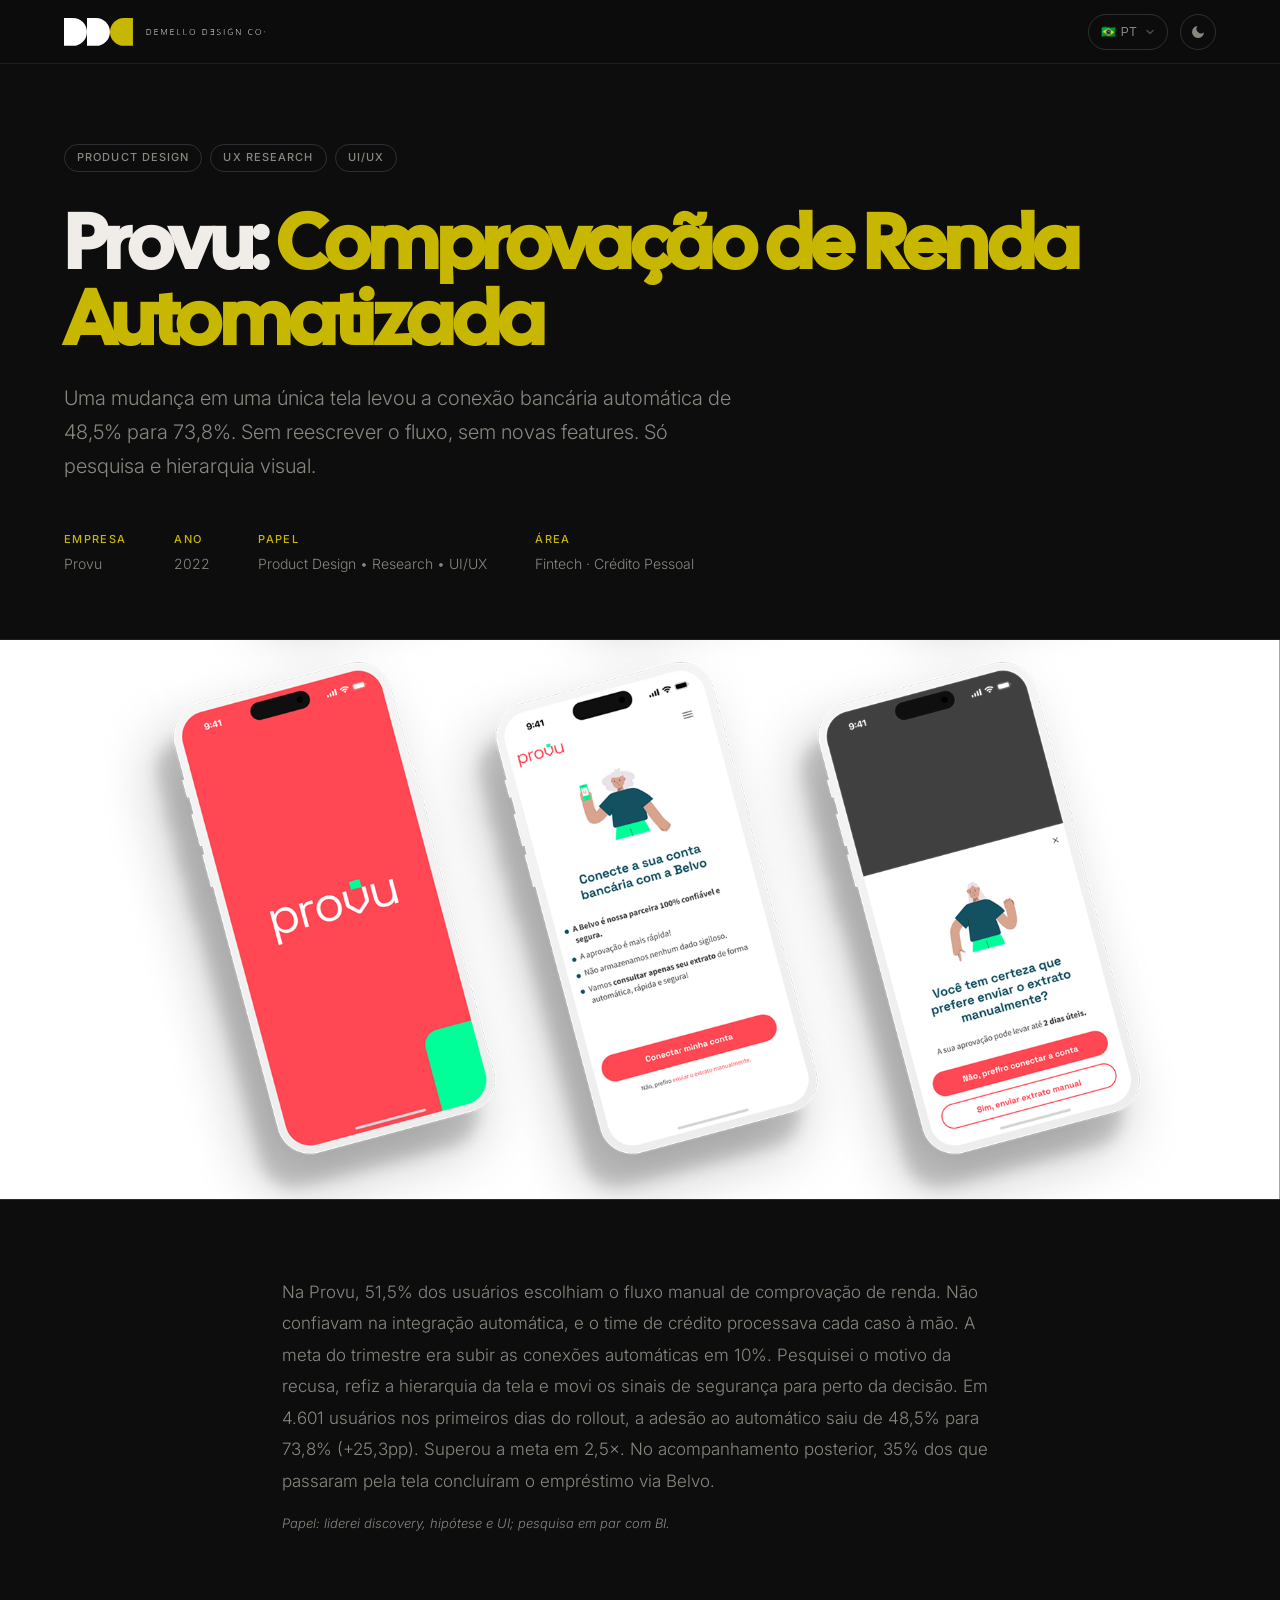
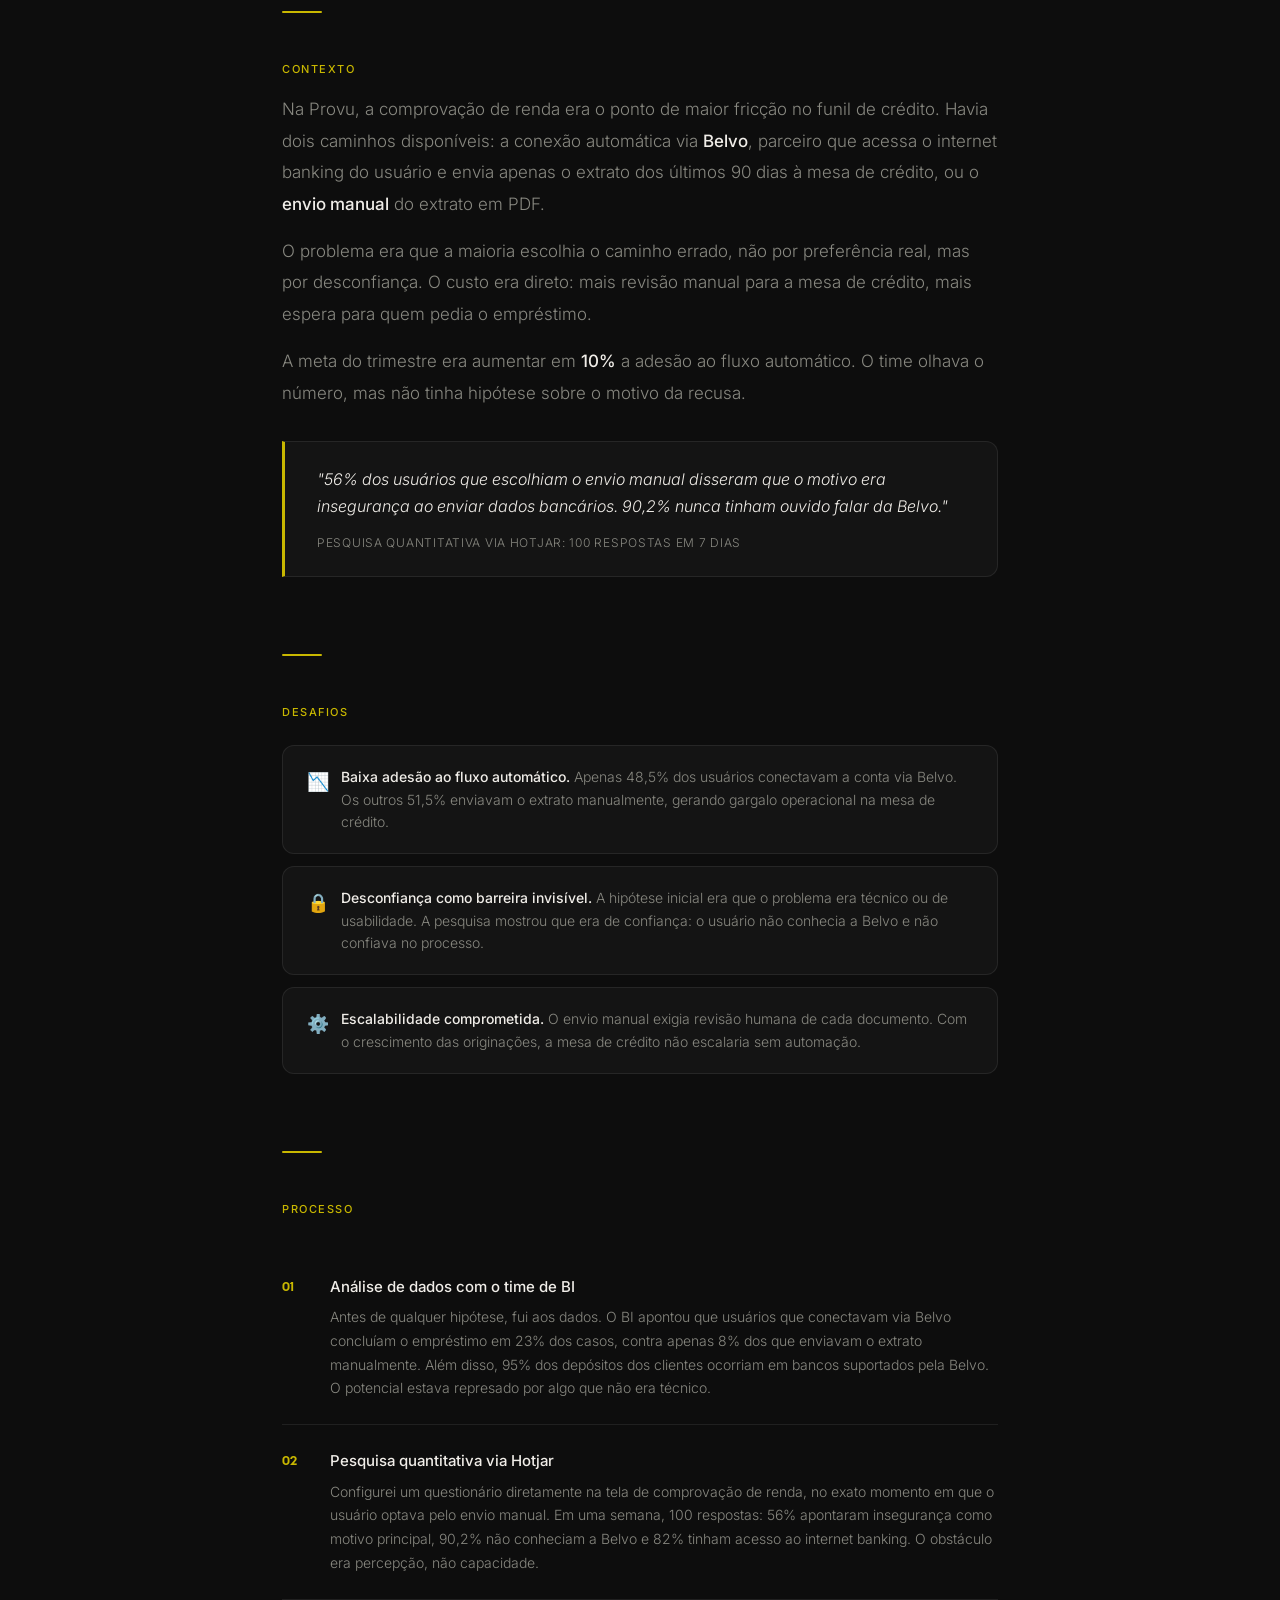
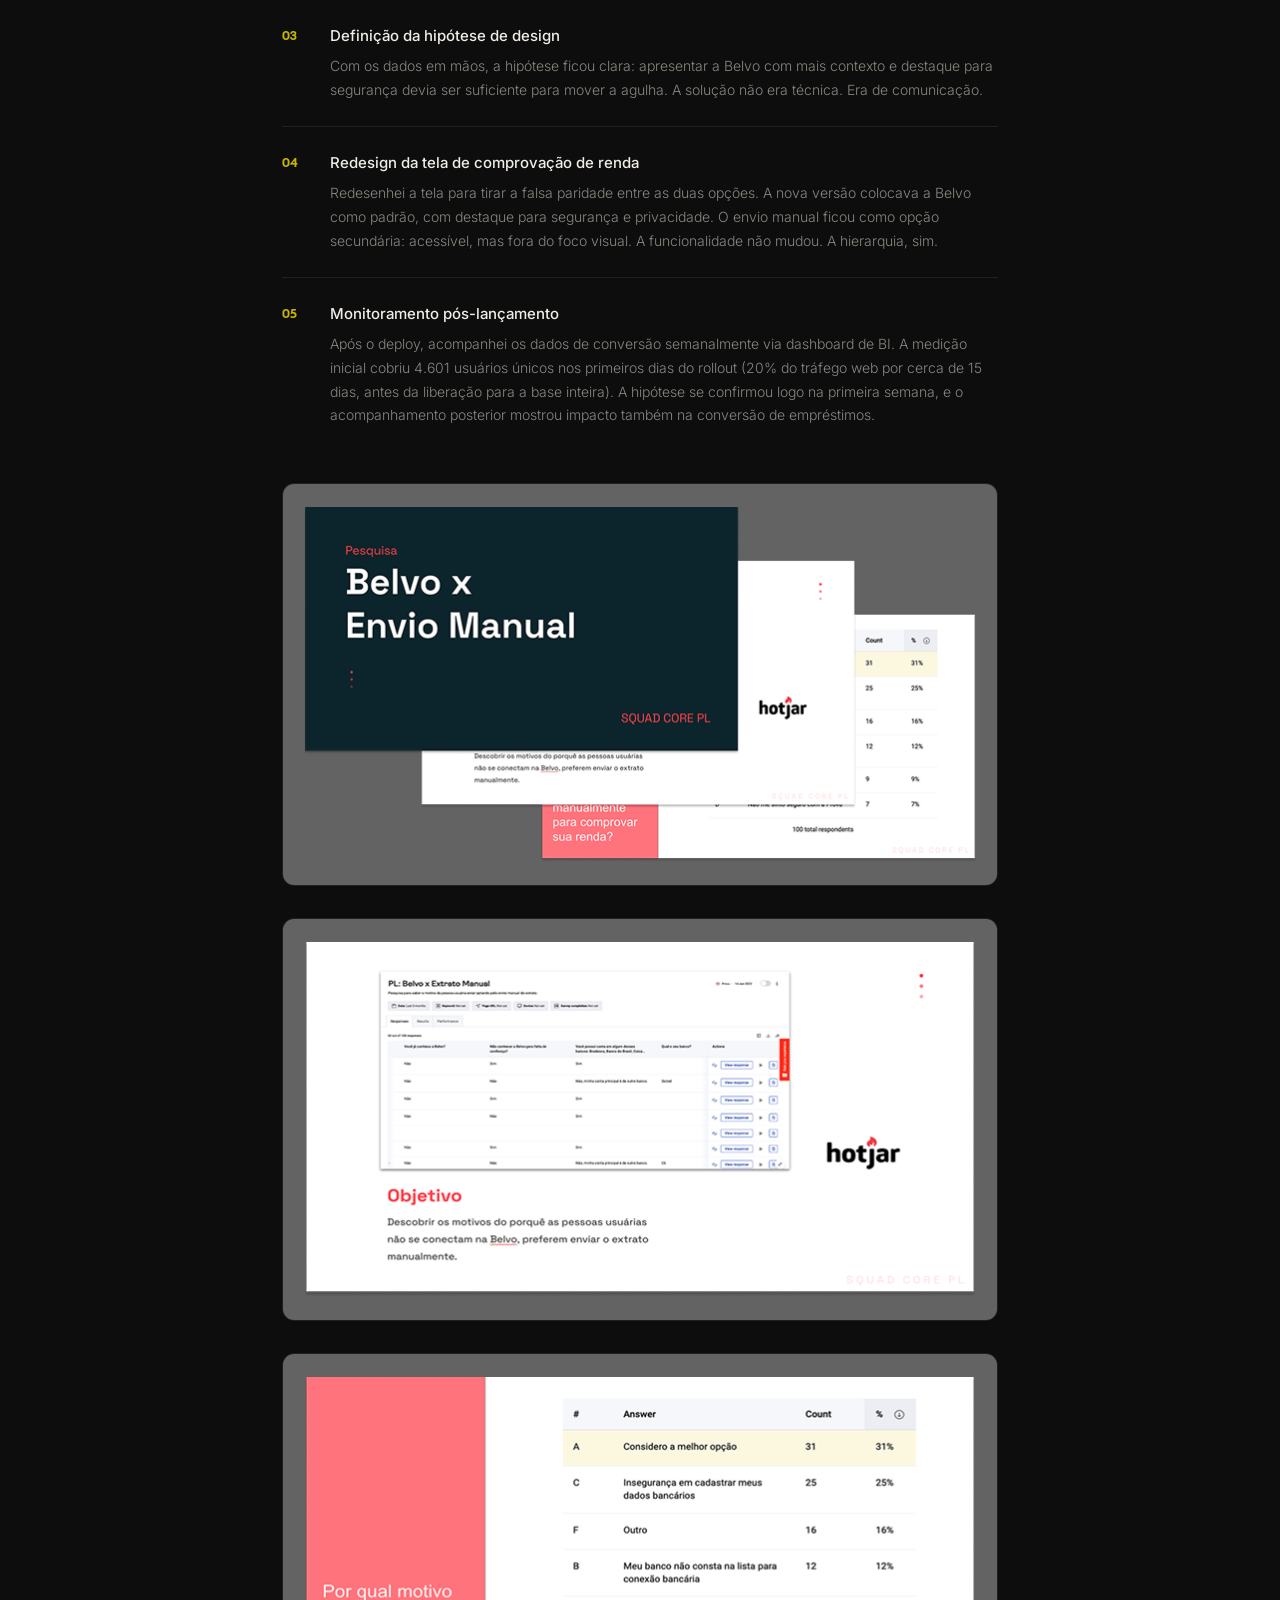
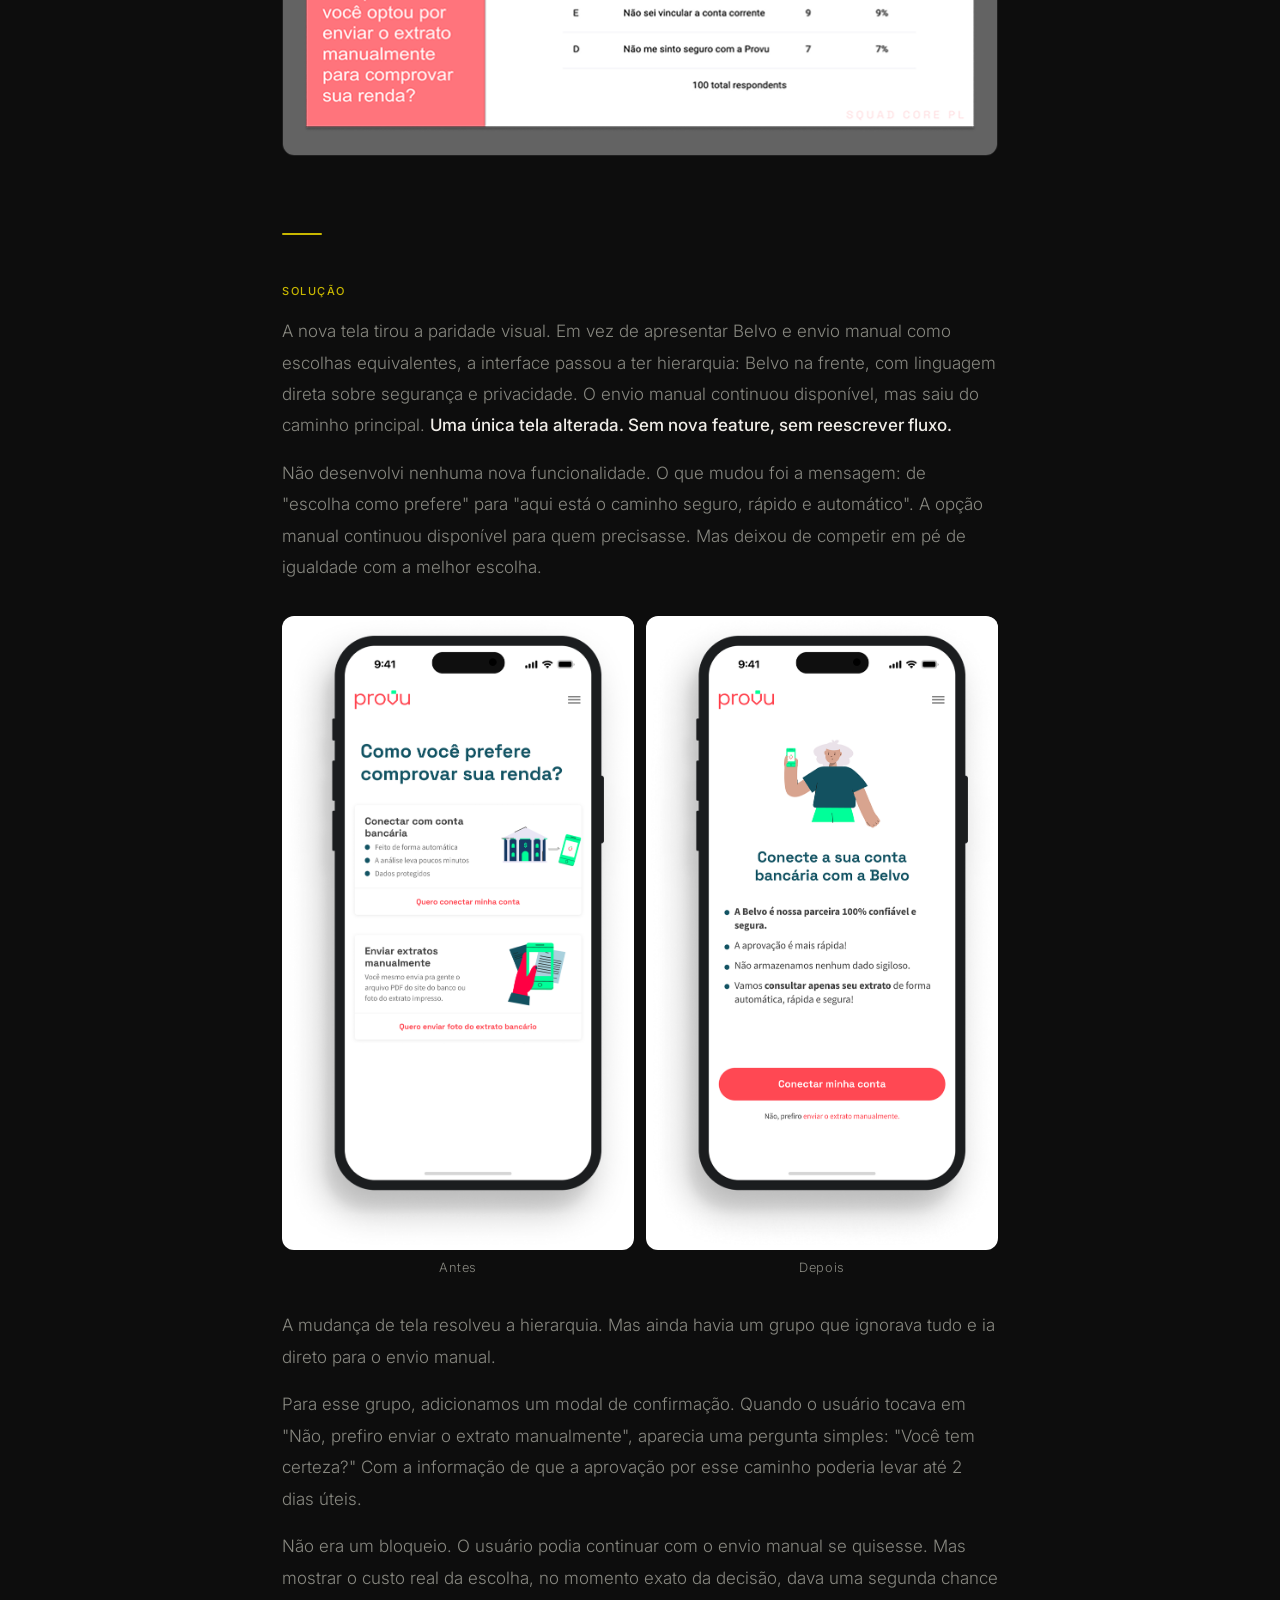
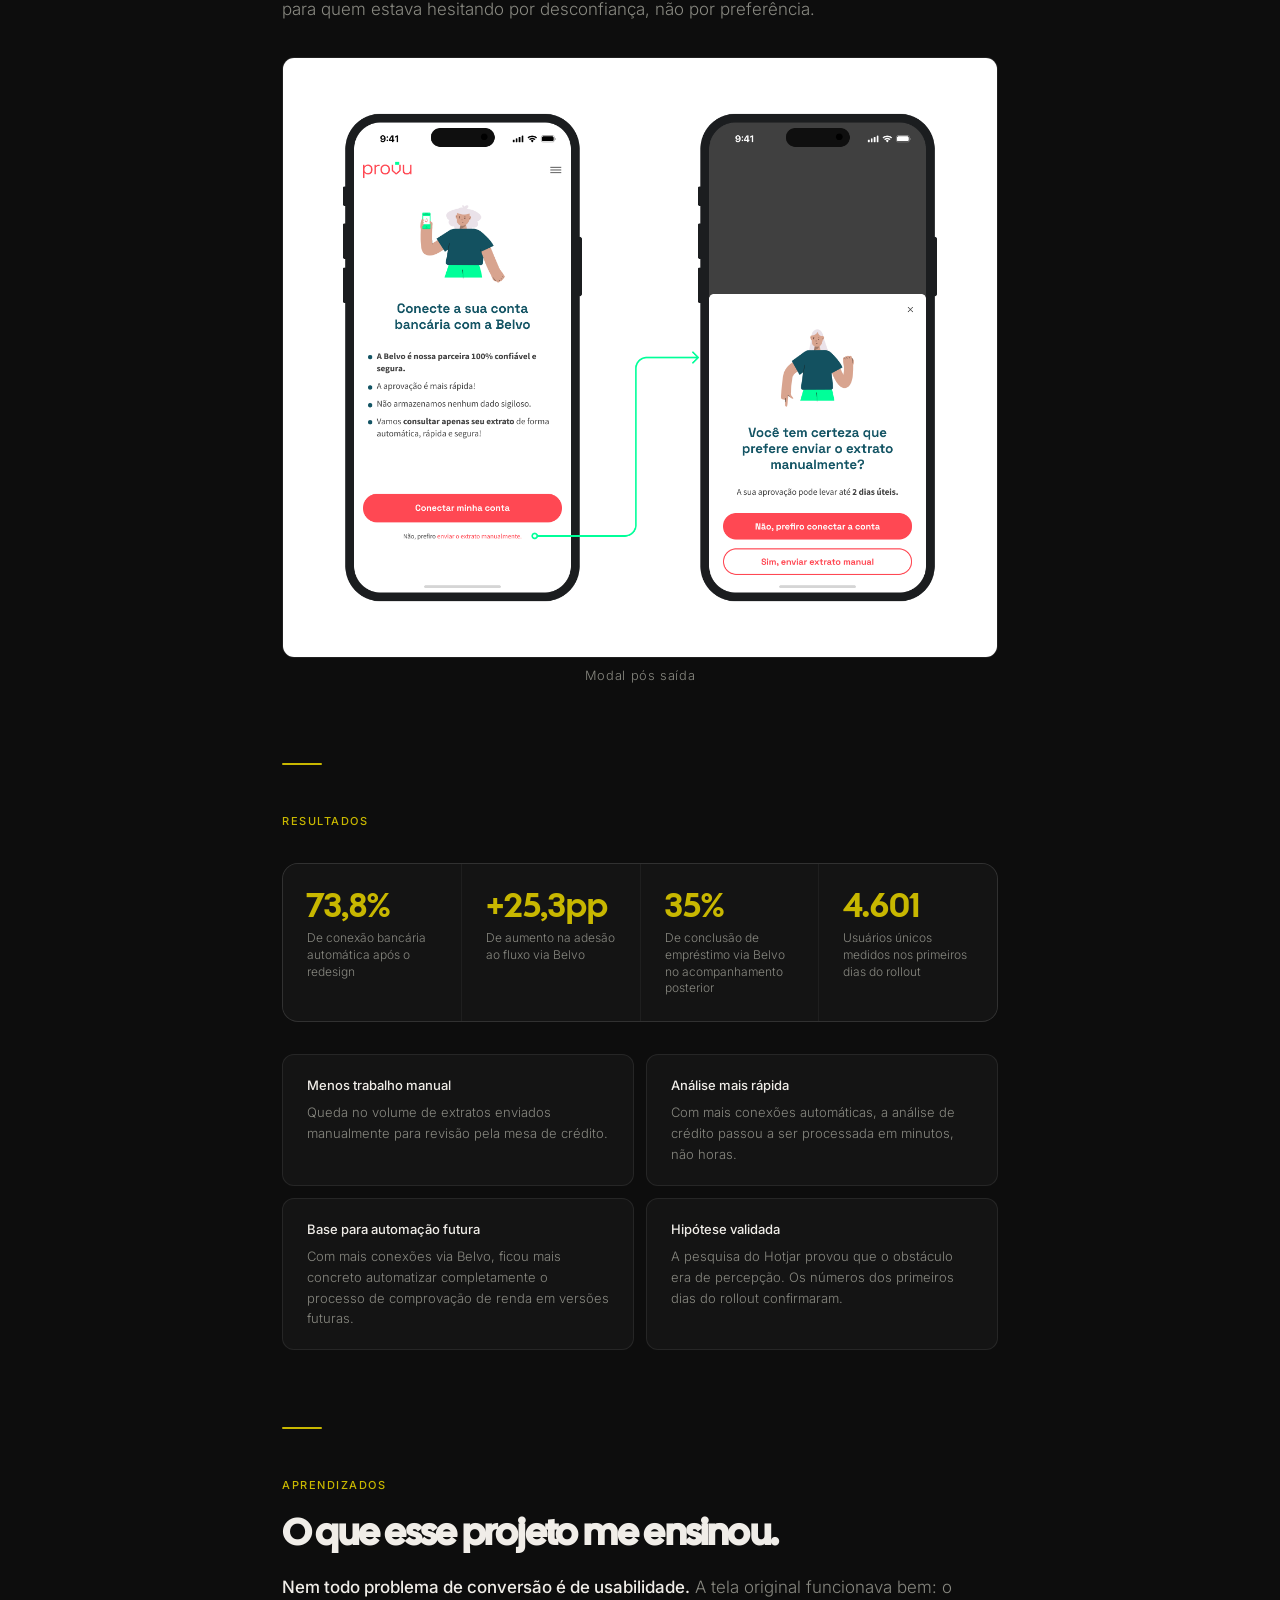
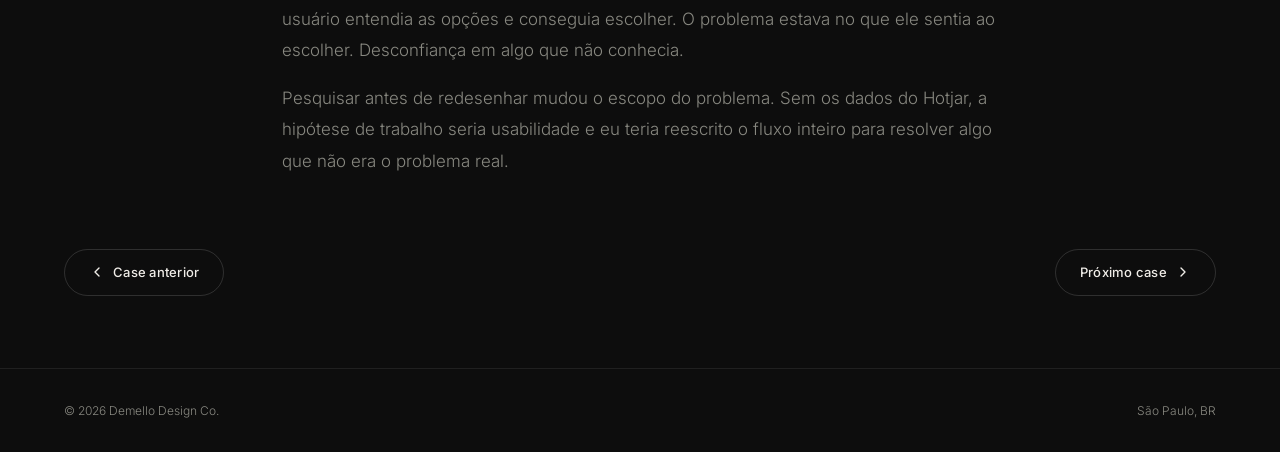
==== cases/provu-belvo.html @ 713e4016 "Code quality: fix token, dead CSS, media queries, transitions, SEO meta tags Fix undefined --text2 t" ====
<!DOCTYPE html>
<html lang="pt-BR" data-theme="dark" data-lang="pt">
<head>
  <meta charset="UTF-8">
  <meta name="viewport" content="width=device-width, initial-scale=1.0">
  <meta name="description" content="Como uma mudança em uma única tela levou a conexão automática de 48,5% para 73,8%. Case de Product Design por Júlio de Mello.">
  <meta property="og:title" content="Provu: Automated Income Verification — Demello Design Co.">
  <meta property="og:description" content="A single screen change pushed automatic bank connection from 48.5% to 73.8%. No flow rewrite, no new features.">
  <meta property="og:url" content="https://demello.art.br/cases/provu-belvo.html">
  <meta property="og:type" content="article">
  <meta property="og:image" content="https://demello.art.br/assets/img/cover-provu-belvo.png">
  <title>Provu: Comprovação de Renda Automatizada — Demello Design Co.</title>
  <link rel="icon" type="image/svg+xml" href="../assets/img/favicon-32x32.svg">
  <link rel="preconnect" href="https://fonts.googleapis.com">
  <link rel="preconnect" href="https://fonts.gstatic.com" crossorigin>
  <link href="https://fonts.googleapis.com/css2?family=Cal+Sans&family=Inter:wght@300;400;500;900&display=swap" rel="stylesheet">
  <link rel="stylesheet" href="../assets/css/base.css">
  <link rel="stylesheet" href="../assets/css/case.css">
  <style>
    /* Placeholders de imagem */
    .img-placeholder {
      width: 100%;
      display: flex;
      align-items: center;
      justify-content: center;
      background: var(--bg2);
      border: 1px dashed var(--border2);
      border-radius: 12px;
      font-size: 12px;
      font-weight: 500;
      letter-spacing: 0.1em;
      text-transform: uppercase;
      color: var(--muted);
    }
    .case-cover .img-placeholder {
      height: 100%;
      border-radius: 0;
      border: none;
      border-bottom: 1px dashed var(--border2);
    }
    .case-img .img-placeholder { aspect-ratio: 16 / 9; }

    /* Métricas — evita corte em valores longos como +25,3pp */
    .metric-value {
      font-size: clamp(22px, 3vw, 34px);
      white-space: nowrap;
    }

    /* TL;DR — frase de papel em itálico discreto */
    .tldr-role {
      display: block;
      margin-top: 1rem;
      font-size: 13px;
      font-style: italic;
      color: var(--muted);
    }

  </style>
  <!-- Google tag (gtag.js) -->
  <script async src="https://www.googletagmanager.com/gtag/js?id=G-J8T7TXVVT8"></script>
  <script>
    window.dataLayer = window.dataLayer || [];
    function gtag(){dataLayer.push(arguments);}
    gtag('js', new Date());
    gtag('config', 'G-J8T7TXVVT8');
  </script>
</head>
<body>

  <nav>
    <div class="nav-left">
      <a class="nav-logo" href="../index.html">
        <img id="nav-logo"
             src="../assets/img/ddc-horizontal-white.svg"
             alt="DeMello Design Co."
             data-logo-dark="../assets/img/ddc-horizontal-white.svg"
             data-logo-light="../assets/img/ddc-horizontal-black.svg">
      </a>
    </div>
    <div class="nav-right">
      <div class="lang-dropdown" id="langDropdownWrapper">
        <button class="nav-toggle lang-toggle" id="langToggle" aria-label="Switch language">
          <span class="lang-pt">🇧🇷 PT</span>
          <span class="lang-en">🇺🇸 EN</span>
          <svg width="10" height="10" viewBox="0 0 10 10" fill="none"><path d="M2 3.5L5 6.5L8 3.5" stroke="currentColor" stroke-width="1.5" stroke-linecap="round" stroke-linejoin="round"/></svg>
        </button>
        <div class="lang-dropdown-menu" id="langMenu">
          <button class="lang-option" data-lang="pt">🇧🇷 PT</button>
          <button class="lang-option" data-lang="en">🇺🇸 EN</button>
        </div>
      </div>
      <button class="nav-toggle theme-toggle" id="themeToggle" aria-label="Toggle theme">
        <svg class="icon-moon" viewBox="0 0 24 24" xmlns="http://www.w3.org/2000/svg"><path d="M21 12.79A9 9 0 1 1 11.21 3 7 7 0 0 0 21 12.79z"/></svg>
        <svg class="icon-sun" viewBox="0 0 24 24" xmlns="http://www.w3.org/2000/svg"><circle cx="12" cy="12" r="5"/><line x1="12" y1="1" x2="12" y2="3" stroke="currentColor" stroke-width="2" stroke-linecap="round"/><line x1="12" y1="21" x2="12" y2="23" stroke="currentColor" stroke-width="2" stroke-linecap="round"/><line x1="4.22" y1="4.22" x2="5.64" y2="5.64" stroke="currentColor" stroke-width="2" stroke-linecap="round"/><line x1="18.36" y1="18.36" x2="19.78" y2="19.78" stroke="currentColor" stroke-width="2" stroke-linecap="round"/><line x1="1" y1="12" x2="3" y2="12" stroke="currentColor" stroke-width="2" stroke-linecap="round"/><line x1="21" y1="12" x2="23" y2="12" stroke="currentColor" stroke-width="2" stroke-linecap="round"/><line x1="4.22" y1="19.78" x2="5.64" y2="18.36" stroke="currentColor" stroke-width="2" stroke-linecap="round"/><line x1="18.36" y1="5.64" x2="19.78" y2="4.22" stroke="currentColor" stroke-width="2" stroke-linecap="round"/></svg>
      </button>
    </div>
  </nav>

  <!-- HERO -->
  <header class="case-hero">
    <div class="case-tags">
      <span class="tag">Product Design</span>
      <span class="tag">UX Research</span>
      <span class="tag">UI/UX</span>
    </div>
    <h1 class="case-title">Provu: <span class="lang-pt">Comprovação de Renda Automatizada</span><span class="lang-en">Automated Income Verification</span></h1>
    <p class="case-subtitle lang-pt">Uma mudança em uma única tela levou a conexão bancária automática de 48,5% para 73,8%. Sem reescrever o fluxo, sem novas features. Só pesquisa e hierarquia visual.</p>
    <p class="case-subtitle lang-en">A single screen change pushed automatic bank connection from 48.5% to 73.8%. No flow rewrite, no new features. Just research and visual hierarchy.</p>
    <div class="case-meta">
      <div class="case-meta-item">
        <span class="case-meta-label lang-pt">Empresa</span>
        <span class="case-meta-label lang-en">Company</span>
        <span class="case-meta-value">Provu</span>
      </div>
      <div class="case-meta-item">
        <span class="case-meta-label lang-pt">Ano</span>
        <span class="case-meta-label lang-en">Year</span>
        <span class="case-meta-value">2022</span>
      </div>
      <div class="case-meta-item">
        <span class="case-meta-label lang-pt">Papel</span>
        <span class="case-meta-label lang-en">Role</span>
        <span class="case-meta-value">Product Design • Research • UI/UX</span>
      </div>
      <div class="case-meta-item">
        <span class="case-meta-label lang-pt">Área</span>
        <span class="case-meta-label lang-en">Area</span>
        <span class="case-meta-value lang-pt">Fintech · Crédito Pessoal</span>
        <span class="case-meta-value lang-en">Fintech · Personal Credit</span>
      </div>
    </div>
  </header>

  <!-- COVER -->
  <div class="case-cover">
    <img src="../assets/img/cover-provu-belvo.png" alt="Provu — Comprovação de Renda Automatizada" style="width:100%;display:block;">
  </div>

  <!-- BODY -->
  <main class="case-body">

    <!-- TL;DR -->
    <section class="section">
      <p class="section-text lang-pt">Na Provu, 51,5% dos usuários escolhiam o fluxo manual de comprovação de renda. Não confiavam na integração automática, e o time de crédito processava cada caso à mão. A meta do trimestre era subir as conexões automáticas em 10%. Pesquisei o motivo da recusa, refiz a hierarquia da tela e movi os sinais de segurança para perto da decisão. Em 4.601 usuários nos primeiros dias do rollout, a adesão ao automático saiu de 48,5% para 73,8% (+25,3pp). Superou a meta em 2,5×. No acompanhamento posterior, 35% dos que passaram pela tela concluíram o empréstimo via Belvo.</p>
      <p class="section-text lang-en">At Provu, 51.5% of users chose the manual income verification flow. They didn't trust the automatic integration, and the credit team processed each case by hand. The quarter's goal was to raise automatic connections by 10%. I researched why users declined, rebuilt the screen hierarchy, and moved trust signals closer to the decision. Across 4,601 users in the first days of the rollout, automatic adoption went from 48.5% to 73.8% (+25.3pp). That's 2.5× the target. In the follow-up, 35% of users who went through the new screen completed a loan via Belvo.</p>
      <em class="tldr-role lang-pt">Papel: liderei discovery, hipótese e UI; pesquisa em par com BI.</em>
      <em class="tldr-role lang-en">Role: I led discovery, hypothesis, and UI; research in tandem with BI.</em>
    </section>

    <div class="divider"></div>

    <!-- CONTEXTO -->
    <section class="section">
      <div class="section-label lang-pt">Contexto</div>
      <div class="section-label lang-en">Context</div>
      <p class="section-text lang-pt">Na Provu, a comprovação de renda era o ponto de maior fricção no funil de crédito. Havia dois caminhos disponíveis: a conexão automática via <strong>Belvo</strong>, parceiro que acessa o internet banking do usuário e envia apenas o extrato dos últimos 90 dias à mesa de crédito, ou o <strong>envio manual</strong> do extrato em PDF.</p>
      <p class="section-text lang-en">At Provu, income verification was the highest-friction point in the credit funnel. There were two paths available: automatic connection via <strong>Belvo</strong>, a partner that accesses the user's internet banking and sends only the last 90 days of statements to the credit team, or <strong>manual upload</strong> of a PDF statement.</p>
      <p class="section-text lang-pt">O problema era que a maioria escolhia o caminho errado, não por preferência real, mas por desconfiança. O custo era direto: mais revisão manual para a mesa de crédito, mais espera para quem pedia o empréstimo.</p>
      <p class="section-text lang-en">The problem was that most users chose the wrong path, not out of genuine preference, but out of distrust. The cost was direct: more manual review for the credit team, more waiting for people applying for the loan.</p>
      <p class="section-text lang-pt">A meta do trimestre era aumentar em <strong>10%</strong> a adesão ao fluxo automático. O time olhava o número, mas não tinha hipótese sobre o motivo da recusa.</p>
      <p class="section-text lang-en">The quarter's target was to increase automatic flow adoption by <strong>10%</strong>. The team was watching the number, but had no hypothesis about why users were declining.</p>

      <div class="highlight">
        <p class="lang-pt">"56% dos usuários que escolhiam o envio manual disseram que o motivo era insegurança ao enviar dados bancários. 90,2% nunca tinham ouvido falar da Belvo."</p>
        <p class="lang-en">"56% of users who chose manual upload said they did so because they felt unsafe sharing banking data. 90.2% had never heard of Belvo."</p>
        <cite class="lang-pt">Pesquisa quantitativa via Hotjar: 100 respostas em 7 dias</cite>
        <cite class="lang-en">Quantitative survey via Hotjar: 100 responses in 7 days</cite>
      </div>
    </section>

    <div class="divider"></div>

    <!-- DESAFIOS -->
    <section class="section">
      <div class="section-label lang-pt">Desafios</div>
      <div class="section-label lang-en">Challenges</div>
      <div class="challenges">
        <div class="challenge">
          <div class="challenge-icon">📉</div>
          <div class="challenge-text lang-pt"><strong>Baixa adesão ao fluxo automático.</strong> Apenas 48,5% dos usuários conectavam a conta via Belvo. Os outros 51,5% enviavam o extrato manualmente, gerando gargalo operacional na mesa de crédito.</div>
          <div class="challenge-text lang-en"><strong>Low adoption of the automatic flow.</strong> Only 48.5% of users connected their account via Belvo. The other 51.5% uploaded statements manually, creating an operational bottleneck in the credit team.</div>
        </div>
        <div class="challenge">
          <div class="challenge-icon">🔒</div>
          <div class="challenge-text lang-pt"><strong>Desconfiança como barreira invisível.</strong> A hipótese inicial era que o problema era técnico ou de usabilidade. A pesquisa mostrou que era de confiança: o usuário não conhecia a Belvo e não confiava no processo.</div>
          <div class="challenge-text lang-en"><strong>Distrust as an invisible barrier.</strong> The initial hypothesis was that the problem was technical or related to usability. Research showed it was about trust: users didn't know Belvo and didn't trust the process.</div>
        </div>
        <div class="challenge">
          <div class="challenge-icon">⚙️</div>
          <div class="challenge-text lang-pt"><strong>Escalabilidade comprometida.</strong> O envio manual exigia revisão humana de cada documento. Com o crescimento das originações, a mesa de crédito não escalaria sem automação.</div>
          <div class="challenge-text lang-en"><strong>Compromised scalability.</strong> Manual uploads required human review of every document. As loan originations grew, the credit team couldn't scale without automation.</div>
        </div>
      </div>
    </section>

    <div class="divider"></div>

    <!-- PROCESSO -->
    <section class="section">
      <div class="section-label lang-pt">Processo</div>
      <div class="section-label lang-en">Process</div>

      <div class="process">
        <div class="process-step">
          <div class="process-number">01</div>
          <div class="process-content">
            <div class="process-step-title lang-pt">Análise de dados com o time de BI</div>
            <div class="process-step-title lang-en">Data analysis with the BI team</div>
            <div class="process-step-text lang-pt">Antes de qualquer hipótese, fui aos dados. O BI apontou que usuários que conectavam via Belvo concluíam o empréstimo em 23% dos casos, contra apenas 8% dos que enviavam o extrato manualmente. Além disso, 95% dos depósitos dos clientes ocorriam em bancos suportados pela Belvo. O potencial estava represado por algo que não era técnico.</div>
            <div class="process-step-text lang-en">Before forming any hypothesis, I went to the data. BI showed that users who connected via Belvo completed the loan in 23% of cases, versus just 8% of those who uploaded manually. Additionally, 95% of customer deposits came from banks supported by Belvo. The potential was being held back by something that wasn't technical.</div>
          </div>
        </div>
        <div class="process-step">
          <div class="process-number">02</div>
          <div class="process-content">
            <div class="process-step-title lang-pt">Pesquisa quantitativa via Hotjar</div>
            <div class="process-step-title lang-en">Quantitative research via Hotjar</div>
            <div class="process-step-text lang-pt">Configurei um questionário diretamente na tela de comprovação de renda, no exato momento em que o usuário optava pelo envio manual. Em uma semana, 100 respostas: 56% apontaram insegurança como motivo principal, 90,2% não conheciam a Belvo e 82% tinham acesso ao internet banking. O obstáculo era percepção, não capacidade.</div>
            <div class="process-step-text lang-en">I set up a survey directly on the income verification screen, at the exact moment users opted for manual upload. In one week: 100 responses. 56% cited distrust as the main reason, 90.2% didn't know Belvo, and 82% had access to internet banking. The obstacle was perception, not capability.</div>
          </div>
        </div>
        <div class="process-step">
          <div class="process-number">03</div>
          <div class="process-content">
            <div class="process-step-title lang-pt">Definição da hipótese de design</div>
            <div class="process-step-title lang-en">Defining the design hypothesis</div>
            <div class="process-step-text lang-pt">Com os dados em mãos, a hipótese ficou clara: apresentar a Belvo com mais contexto e destaque para segurança devia ser suficiente para mover a agulha. A solução não era técnica. Era de comunicação.</div>
            <div class="process-step-text lang-en">With the data in hand, the hypothesis became clear: presenting Belvo with more context and a stronger emphasis on security should be enough to move the needle. The solution wasn't technical. It was about communication.</div>
          </div>
        </div>
        <div class="process-step">
          <div class="process-number">04</div>
          <div class="process-content">
            <div class="process-step-title lang-pt">Redesign da tela de comprovação de renda</div>
            <div class="process-step-title lang-en">Redesigning the income verification screen</div>
            <div class="process-step-text lang-pt">Redesenhei a tela para tirar a falsa paridade entre as duas opções. A nova versão colocava a Belvo como padrão, com destaque para segurança e privacidade. O envio manual ficou como opção secundária: acessível, mas fora do foco visual. A funcionalidade não mudou. A hierarquia, sim.</div>
            <div class="process-step-text lang-en">I redesigned the screen to break the false parity between the two options. The new version placed Belvo as the default, with emphasis on security and privacy. Manual upload was moved to a secondary position, accessible but out of the visual focus. The functionality didn't change. The hierarchy did.</div>
          </div>
        </div>
        <div class="process-step">
          <div class="process-number">05</div>
          <div class="process-content">
            <div class="process-step-title lang-pt">Monitoramento pós-lançamento</div>
            <div class="process-step-title lang-en">Post-launch monitoring</div>
            <div class="process-step-text lang-pt">Após o deploy, acompanhei os dados de conversão semanalmente via dashboard de BI. A medição inicial cobriu 4.601 usuários únicos nos primeiros dias do rollout (20% do tráfego web por cerca de 15 dias, antes da liberação para a base inteira). A hipótese se confirmou logo na primeira semana, e o acompanhamento posterior mostrou impacto também na conversão de empréstimos.</div>
            <div class="process-step-text lang-en">After the deploy, I tracked conversion data weekly via the BI dashboard. The initial measurement covered 4,601 unique users in the first days of the rollout (20% of web traffic for about 15 days, before the full release). The hypothesis was confirmed in the first week, and follow-up tracking showed impact on loan conversion as well.</div>
          </div>
        </div>
      </div>

      <div class="case-img">
        <img src="../assets/img/case01-provu-belvo.png" alt="" style="width:100%;display:block;">
      </div>

      <div class="case-img">
        <img src="../assets/img/case02-provu-belvo.png" alt="" style="width:100%;display:block;">
      </div>

      <div class="case-img">
        <img src="../assets/img/case03-provu-belvo.png" alt="" style="width:100%;display:block;">
      </div>
    </section>

    <div class="divider"></div>

    <!-- SOLUÇÃO -->
    <section class="section">
      <div class="section-label lang-pt">Solução</div>
      <div class="section-label lang-en">Solution</div>
      <p class="section-text lang-pt">A nova tela tirou a paridade visual. Em vez de apresentar Belvo e envio manual como escolhas equivalentes, a interface passou a ter hierarquia: Belvo na frente, com linguagem direta sobre segurança e privacidade. O envio manual continuou disponível, mas saiu do caminho principal. <strong>Uma única tela alterada. Sem nova feature, sem reescrever fluxo.</strong></p>
      <p class="section-text lang-en">The new screen eliminated visual parity. Instead of presenting Belvo and manual upload as equivalent choices, the interface now had hierarchy: Belvo first, with direct language about security and privacy. Manual upload remained available, but was removed from the main path. <strong>A single screen changed. No new feature, no flow rewrite.</strong></p>
      <p class="section-text lang-pt">Não desenvolvi nenhuma nova funcionalidade. O que mudou foi a mensagem: de "escolha como prefere" para "aqui está o caminho seguro, rápido e automático". A opção manual continuou disponível para quem precisasse. Mas deixou de competir em pé de igualdade com a melhor escolha.</p>
      <p class="section-text lang-en">I didn't build any new functionality. What changed was the message: from "choose how you prefer" to "here is the safe, fast, and automatic path". The manual option remained available for anyone who needed it, but it stopped competing on equal footing with the better choice.</p>

      <div class="case-img-grid cols-2">
        <div class="grid-col">
          <div class="grid-img-wrap">
            <img src="../assets/img/antes-provu-belvo.png" alt="Antes">
          </div>
          <p class="grid-label lang-pt">Antes</p>
          <p class="grid-label lang-en">Before</p>
        </div>
        <div class="grid-col">
          <div class="grid-img-wrap">
            <img src="../assets/img/depois-provu-belvo.png" alt="Depois">
          </div>
          <p class="grid-label lang-pt">Depois</p>
          <p class="grid-label lang-en">After</p>
        </div>
      </div>

      <p class="section-text lang-pt">A mudança de tela resolveu a hierarquia. Mas ainda havia um grupo que ignorava tudo e ia direto para o envio manual.</p>
      <p class="section-text lang-en">The screen change fixed the hierarchy. But there was still a group that ignored everything and went straight to manual upload.</p>
      <p class="section-text lang-pt">Para esse grupo, adicionamos um modal de confirmação. Quando o usuário tocava em "Não, prefiro enviar o extrato manualmente", aparecia uma pergunta simples: "Você tem certeza?" Com a informação de que a aprovação por esse caminho poderia levar até 2 dias úteis.</p>
      <p class="section-text lang-en">For that group, we added a confirmation modal. When users tapped "No, I'd rather upload my statement manually", a simple question appeared: "Are you sure?", with the note that approval via that path could take up to 2 business days.</p>
      <p class="section-text lang-pt">Não era um bloqueio. O usuário podia continuar com o envio manual se quisesse. Mas mostrar o custo real da escolha, no momento exato da decisão, dava uma segunda chance para quem estava hesitando por desconfiança, não por preferência.</p>
      <p class="section-text lang-en">It wasn't a blocker. Users could still proceed with manual upload if they wanted. But showing the real cost of that choice, at the exact moment of decision, gave a second chance to anyone who was hesitating out of distrust, not genuine preference.</p>

      <div class="case-img">
        <img src="../assets/img/modal-provu-belvo.png" alt="Modal pós saída" style="width:100%;display:block;">
        <p class="grid-label lang-pt">Modal pós saída</p>
        <p class="grid-label lang-en">Exit confirmation modal</p>
      </div>
    </section>

    <div class="divider"></div>

    <!-- RESULTADOS -->
    <section class="section">
      <div class="section-label lang-pt">Resultados</div>
      <div class="section-label lang-en">Results</div>

      <div class="metrics">
        <div class="metric">
          <div class="metric-value">73,8%</div>
          <div class="metric-label lang-pt">De conexão bancária automática após o redesign</div>
          <div class="metric-label lang-en">Automatic bank connection after the redesign</div>
        </div>
        <div class="metric">
          <div class="metric-value">+25,3pp</div>
          <div class="metric-label lang-pt">De aumento na adesão ao fluxo via Belvo</div>
          <div class="metric-label lang-en">Increase in Belvo flow adoption</div>
        </div>
        <div class="metric">
          <div class="metric-value">35%</div>
          <div class="metric-label lang-pt">De conclusão de empréstimo via Belvo no acompanhamento posterior</div>
          <div class="metric-label lang-en">Loan completion via Belvo in the follow-up period</div>
        </div>
        <div class="metric">
          <div class="metric-value">4.601</div>
          <div class="metric-label lang-pt">Usuários únicos medidos nos primeiros dias do rollout</div>
          <div class="metric-label lang-en">Unique users measured in the first days of the rollout</div>
        </div>
      </div>

      <div class="outcomes">
        <div class="outcome">
          <div class="outcome-title lang-pt">Menos trabalho manual</div>
          <div class="outcome-title lang-en">Less manual work</div>
          <div class="outcome-text lang-pt">Queda no volume de extratos enviados manualmente para revisão pela mesa de crédito.</div>
          <div class="outcome-text lang-en">Drop in the volume of manually uploaded statements sent for review by the credit team.</div>
        </div>
        <div class="outcome">
          <div class="outcome-title lang-pt">Análise mais rápida</div>
          <div class="outcome-title lang-en">Faster analysis</div>
          <div class="outcome-text lang-pt">Com mais conexões automáticas, a análise de crédito passou a ser processada em minutos, não horas.</div>
          <div class="outcome-text lang-en">With more automatic connections, credit analysis started being processed in minutes, not hours.</div>
        </div>
        <div class="outcome">
          <div class="outcome-title lang-pt">Base para automação futura</div>
          <div class="outcome-title lang-en">Foundation for future automation</div>
          <div class="outcome-text lang-pt">Com mais conexões via Belvo, ficou mais concreto automatizar completamente o processo de comprovação de renda em versões futuras.</div>
          <div class="outcome-text lang-en">With more Belvo connections, fully automating the income verification process in future versions became a more concrete possibility.</div>
        </div>
        <div class="outcome">
          <div class="outcome-title lang-pt">Hipótese validada</div>
          <div class="outcome-title lang-en">Validated hypothesis</div>
          <div class="outcome-text lang-pt">A pesquisa do Hotjar provou que o obstáculo era de percepção. Os números dos primeiros dias do rollout confirmaram.</div>
          <div class="outcome-text lang-en">The Hotjar survey proved the obstacle was perceptual. The numbers from the first days of the rollout confirmed it.</div>
        </div>
      </div>
    </section>

    <div class="divider"></div>

    <!-- APRENDIZADOS -->
    <section class="section">
      <div class="section-label lang-pt">Aprendizados</div>
      <div class="section-label lang-en">Learnings</div>
      <h2 class="section-title lang-pt">O que esse projeto me ensinou.</h2>
      <h2 class="section-title lang-en">What this project taught me.</h2>
      <p class="section-text lang-pt"><strong>Nem todo problema de conversão é de usabilidade.</strong> A tela original funcionava bem: o usuário entendia as opções e conseguia escolher. O problema estava no que ele sentia ao escolher. Desconfiança em algo que não conhecia.</p>
      <p class="section-text lang-en"><strong>Not every conversion problem is a usability problem.</strong> The original screen worked fine: users understood the options and could choose. The problem was what they felt while choosing. Distrust toward something they didn't know.</p>
      <p class="section-text lang-pt">Pesquisar antes de redesenhar mudou o escopo do problema. Sem os dados do Hotjar, a hipótese de trabalho seria usabilidade e eu teria reescrito o fluxo inteiro para resolver algo que não era o problema real.</p>
      <p class="section-text lang-en">Researching before redesigning changed the scope of the problem. Without the Hotjar data, the working hypothesis would have been usability, and I would have rewritten the entire flow to solve something that wasn't the real problem.</p>
    </section>

  </main>

  <div class="case-nav">
    <a class="btn btn-ghost" href="./supernova.html">
      <svg viewBox="0 0 24 24"><polyline points="15 18 9 12 15 6"/></svg>
      <span class="lang-pt">Case anterior</span><span class="lang-en">Previous case</span>
    </a>
    <a class="btn btn-ghost" href="./supernova.html">
      <span class="lang-pt">Próximo case</span><span class="lang-en">Next case</span>
      <svg viewBox="0 0 24 24"><polyline points="9 18 15 12 9 6"/></svg>
    </a>
  </div>

  <footer>
    <p>&copy; <span id="footer-year"></span> Demello Design Co.</p>
    <p>São Paulo, BR</p>
  </footer>

  <!-- ─── Lightbox ────────────────────────────────────────── -->
  <div class="lightbox" id="lightbox" role="dialog" aria-modal="true" aria-label="Preview de imagem">
    <button class="lightbox-close" id="lightboxClose" aria-label="Fechar preview">&#x2715;</button>
    <div class="lightbox-content">
      <img class="lightbox-img" id="lightboxImg" src="" alt="">
    </div>
  </div>

  <!-- ─── Scripts ─────────────────────────────────────────── -->
  <script src="../assets/js/ui.js"></script>
  <script>
    var fy = document.getElementById('footer-year');
    if (fy) fy.textContent = new Date().getFullYear();
  </script>

</body>
</html>
---- assets/css/base.css ----
/* ─── 1. RESET & BOX-SIZING ─────────────────────────────────
   Remove margens e paddings padrão do browser.
   Define box-sizing: border-box globalmente para que padding
   e bordas sejam incluídos na largura/altura dos elementos.
─────────────────────────────────────────────────────────── */
*, *::before, *::after {
  box-sizing: border-box;
  margin: 0;
  padding: 0;
}

/* ─── 2. VARIÁVEIS DE TEMA ───────────────────────────────────
   Tokens de design (cores, bordas, fundos) separados por tema.
   O tema escuro é o padrão (aplicado via :root e [data-theme="dark"]).
   O tema claro é ativado adicionando data-theme="light" no <html>.
   Para alterar uma cor, edite os dois blocos abaixo.
─────────────────────────────────────────────────────────── */
:root,
[data-theme="dark"] {
  --bg:  #0D0D0D;
  --bg2: #141414;
  --bg3: #1A1A1A;
  --border:  rgba(255, 255, 255, 0.08);
  --border2: rgba(255, 255, 255, 0.14);
  --text:   #F0EDE8;
  --muted:  #888880;
  --accent: #C8B700;
  --nav-bg: rgba(13, 13, 13, 0.88);
  --btn-ghost-hover-bg:     rgba(255, 255, 255, 0.04);
  --btn-ghost-hover-border: rgba(255, 255, 255, 0.35);
  --contact-hover:        rgba(255, 255, 255, 0.05);
  --contact-hover-border: rgba(255, 255, 255, 0.30);
  --about-body-color: #999;
}

[data-theme="light"] {
  --bg:  #F5F3EE;
  --bg2: #EDEAE3;
  --bg3: #E4E1DA;
  --border:  rgba(0, 0, 0, 0.08);
  --border2: rgba(0, 0, 0, 0.14);
  --text:   #111110;
  --muted:  #6B6B65;
  --accent: #C8B700;
  --nav-bg: rgba(245, 243, 238, 0.88);
  --btn-ghost-hover-bg:     rgba(0, 0, 0, 0.04);
  --btn-ghost-hover-border: rgba(0, 0, 0, 0.30);
  --contact-hover:        rgba(0, 0, 0, 0.04);
  --contact-hover-border: rgba(0, 0, 0, 0.25);
  --about-body-color: #555550;
}

/* ─── 3. TIPOGRAFIA & BODY ───────────────────────────────────
   Fonte principal: Inter (carregada via Google Fonts).
   Scroll suave com offset para compensar a nav fixa (64px).
   Transição no background e na cor ao trocar de tema.
─────────────────────────────────────────────────────────── */
html {
  scroll-behavior: smooth;
  scroll-padding-top: 64px;
}

body {
  background: var(--bg);
  color: var(--text);
  font-family: 'Inter', sans-serif;
  font-weight: 300;
  line-height: 1.6;
  min-height: 100vh;
  transition: background 0.3s, color 0.3s;
}

/* ─── 4. NAVEGAÇÃO ───────────────────────────────────────────
   Barra fixa no topo com efeito de desfoque (backdrop-filter).
   Contém logo, seletor de idioma (PT/EN) e botão de tema.
   Altura fixa de 64px — usada como referência no padding-top
   das seções que ficam abaixo da nav.
─────────────────────────────────────────────────────────── */
nav {
  position: fixed;
  top: 0; left: 0; right: 0;
  z-index: 100;
  display: flex;
  align-items: center;
  justify-content: space-between;
  padding: 0 clamp(1.5rem, 5vw, 4rem);
  height: 64px;
  background: var(--nav-bg);
  backdrop-filter: blur(12px);
  border-bottom: 1px solid var(--border);
  transition: background 0.3s, border-color 0.3s;
}

.nav-left  { display: flex; align-items: center; gap: 1.5rem; }
.nav-right { display: flex; align-items: center; gap: 0.75rem; }

.nav-logo     { display: flex; align-items: center; text-decoration: none; }
.nav-logo img { height: 28px; width: auto; display: block; }

/* Estilo base compartilhado pelos botões de toggle (tema e idioma) */
.nav-toggle {
  display: flex;
  align-items: center;
  justify-content: center;
  height: 36px;
  border-radius: 100px;
  border: 1px solid var(--border2);
  background: transparent;
  cursor: pointer;
  color: var(--muted);
  transition: all 0.2s;
  flex-shrink: 0;
}
.nav-toggle:hover {
  border-color: var(--text);
  color: var(--text);
  background: var(--bg2);
}

/* Botão de tema — tamanho fixo quadrado para acomodar o ícone */
.theme-toggle     { width: 36px; }
.theme-toggle svg { width: 16px; height: 16px; fill: currentColor; }

/* Alterna entre ícone de sol (tema claro) e lua (tema escuro) */
.icon-sun  { display: none; }
.icon-moon { display: block; }
[data-theme="light"] .icon-sun  { display: block; }
[data-theme="light"] .icon-moon { display: none; }

/* Botão de idioma — tem padding lateral por ser textual (PT / EN) */
.lang-toggle {
  padding: 0 12px;
  font-size: 12px;
  font-weight: 500;
  letter-spacing: 0.04em;
  gap: 6px;
}
.lang-toggle svg:last-child {
  margin-left: 2px;
  opacity: 0.5;
}

/* Dropdown de idioma — aparece abaixo do botão .lang-toggle */
.lang-dropdown      { position: relative; }
.lang-dropdown-menu {
  display: none;
  position: absolute;
  top: calc(100% + 6px);
  right: 0;
  background: var(--bg2);
  border: 1px solid var(--border2);
  border-radius: 10px;
  overflow: hidden;
  min-width: 100%;
  z-index: 200;
}
.lang-dropdown-menu.open { display: block; }

.lang-option {
  display: flex;
  align-items: center;
  width: 100%;
  padding: 8px 14px;
  font-size: 12px;
  font-weight: 500;
  letter-spacing: 0.04em;
  cursor: pointer;
  background: transparent;
  border: none;
  color: var(--text);
  white-space: nowrap;
}
.lang-option:hover { background: var(--bg3); }

/* ─── 5. BOTÕES COMPARTILHADOS ───────────────────────────────
   .btn define o estilo base comum a todas as variantes.
   .btn-ghost é a variante com contorno (usada em ambas as páginas).
   .btn-primary (variante preenchida) está em index.css.
─────────────────────────────────────────────────────────── */
.btn {
  display: inline-flex;
  align-items: center;
  gap: 8px;
  padding: 12px 24px;
  border-radius: 100px;
  font-size: 13px;
  font-weight: 500;
  letter-spacing: 0.02em;
  text-decoration: none;
  transition: background 0.2s, border-color 0.2s, color 0.2s;
  cursor: pointer;
}

.btn-ghost {
  background: transparent;
  color: var(--text);
  border: 1px solid var(--border2);
}
.btn-ghost:hover {
  border-color: var(--btn-ghost-hover-border);
  background: var(--btn-ghost-hover-bg);
}

/* ─── 6. RODAPÉ ──────────────────────────────────────────────
   Linha divisória com copyright e localização lado a lado.
─────────────────────────────────────────────────────────── */
footer {
  padding: 2rem clamp(1.5rem, 5vw, 4rem);
  border-top: 1px solid var(--border);
  display: flex;
  align-items: center;
  justify-content: space-between;
  flex-wrap: wrap;
  gap: 1rem;
}
footer p { font-size: 12px; color: var(--muted); }

/* ─── 7. CONTROLE DE IDIOMA ──────────────────────────────────
   Oculta o conteúdo do idioma inativo.
   Controlado via data-lang="pt" ou "en" no elemento <html>.
   O script em assets/js/ui.js aplica e persiste essa preferência.
─────────────────────────────────────────────────────────── */
[data-lang="pt"] .lang-en { display: none; }
[data-lang="en"] .lang-pt { display: none; }

.text-accent { color: var(--accent); }

/* ─── 8. RESPONSIVO COMPARTILHADO ───────────────────────────
   Em telas pequenas, reduz o logo da nav para não sobrepor
   os botões de toggle.
─────────────────────────────────────────────────────────── */
@media (max-width: 768px) {
  .nav-logo img { height: 24px; }
}
---- assets/css/case.css ----
/* ─── 1. HERO DO CASE STUDY ──────────────────────────────────
   Cabeçalho da página com tags de categoria, título, subtítulo
   e metadados (empresa, ano, papel, área).
   O padding-top compensa a nav fixa (64px) + espaço de respiro.
─────────────────────────────────────────────────────────── */
.case-hero {
  padding: calc(64px + 5rem) clamp(1.5rem, 5vw, 4rem) clamp(3rem, 6vw, 4rem);
  border-bottom: 1px solid var(--border);
}

/* Tags de categoria (ex: "Design System", "Branding", "UI Design") */
.case-tags { display: flex; gap: 8px; flex-wrap: wrap; margin-bottom: 2rem; }

.tag {
  font-size: 11px;
  font-weight: 500;
  letter-spacing: 0.1em;
  text-transform: uppercase;
  padding: 4px 12px;
  border-radius: 100px;
  border: 1px solid var(--border2);
  color: var(--muted);
}

.case-title {
  font-family: 'Cal Sans', sans-serif;
  font-size: clamp(40px, 6vw, 80px);
  line-height: 1.0;
  letter-spacing: -0.02em;
  color: var(--text);
  margin-bottom: 1.5rem;
}
/* Parte do título em destaque (ex: nome do sistema de design) */
.case-title span { color: var(--accent); }

.case-subtitle {
  font-size: clamp(16px, 1.8vw, 20px);
  font-weight: 300;
  color: var(--muted);
  max-width: 680px;
  line-height: 1.7;
  margin-bottom: 3rem;
}

/* Metadados dispostos em linha horizontal: empresa, ano, papel e área */
.case-meta      { display: flex; gap: 3rem; flex-wrap: wrap; }
.case-meta-item { display: flex; flex-direction: column; gap: 4px; }

.case-meta-label {
  font-size: 11px;
  font-weight: 500;
  letter-spacing: 0.12em;
  text-transform: uppercase;
  color: var(--accent);
}
.case-meta-value { font-size: 14px; color: var(--muted); }

/* ─── 2. IMAGEM DE CAPA ──────────────────────────────────────
   Área full-width para a imagem de capa do case study.
─────────────────────────────────────────────────────────── */
.case-cover {
  width: 100%;
  aspect-ratio: 16 / 7;
  background: var(--bg3);
  border-bottom: 1px solid var(--border);
  overflow: hidden;
}
.case-cover img {
  width: 100%;
  height: 100%;
  object-fit: cover;
  display: block;
}

/* ─── 3. CORPO DO CONTEÚDO ───────────────────────────────────
   Coluna centralizada com largura máxima de 780px.
   Cada bloco de conteúdo usa .section com margem inferior.
   .section-label: rótulo pequeno em uppercase (ex: "Contexto")
   .section-title: título Cal Sans de médio porte
   .section-text:  parágrafo de corpo com destaque via <strong>
─────────────────────────────────────────────────────────── */
.case-body {
  max-width: 780px;
  margin: 0 auto;
  padding: clamp(3rem, 6vw, 6rem) clamp(1.5rem, 5vw, 2rem);
  padding-bottom: 0;
}

.section { margin-bottom: clamp(3.5rem, 6vw, 5rem); }
main > .section:last-child { margin-bottom: 0; }

.section-label {
  font-size: 11px;
  font-weight: 500;
  letter-spacing: 0.14em;
  text-transform: uppercase;
  color: var(--accent);
  margin-bottom: 1rem;
}

.section-title {
  font-family: 'Cal Sans', sans-serif;
  font-size: clamp(26px, 3vw, 38px);
  line-height: 1.1;
  letter-spacing: -0.02em;
  color: var(--text);
  margin-bottom: 1.25rem;
}

.section-text {
  font-size: clamp(15px, 1.4vw, 17px);
  color: var(--muted);
  line-height: 1.85;
}
.section-text + .section-text { margin-top: 1rem; }
.section-text strong { color: var(--text); font-weight: 500; }

/* ─── 4. CAIXA DE DESTAQUE ───────────────────────────────────
   Bloco com borda esquerda colorida para citações ou insights
   importantes do case study.
─────────────────────────────────────────────────────────── */
.highlight {
  background: var(--bg2);
  border: 1px solid var(--border);
  border-left: 3px solid var(--accent);
  border-radius: 0 12px 12px 0;
  padding: 1.5rem 2rem;
  margin: 2rem 0;
}
.highlight p {
  font-size: 16px;
  color: var(--text);
  line-height: 1.7;
  font-style: italic;
  font-weight: 300;
}
.highlight cite {
  display: block;
  margin-top: 0.75rem;
  font-size: 12px;
  font-style: normal;
  color: var(--muted);
  letter-spacing: 0.06em;
  text-transform: uppercase;
}

/* ─── 5. MÉTRICAS ────────────────────────────────────────────
   Grid com cards de resultados quantitativos.
   O gap de 1px com background de borda simula as divisórias
   internas entre os cards sem precisar de bordas individuais.
─────────────────────────────────────────────────────────── */
.metrics {
  display: grid;
  grid-template-columns: repeat(auto-fit, minmax(160px, 1fr));
  gap: 1px;
  background: var(--border);
  border: 1px solid var(--border);
  border-radius: 16px;
  overflow: hidden;
  margin: 2rem 0;
}

.metric { background: var(--bg2); padding: 1.5rem; }

.metric-value {
  font-family: 'Cal Sans', sans-serif;
  font-size: clamp(28px, 4vw, 44px);
  color: var(--accent);
  line-height: 1;
  margin-bottom: 0.5rem;
}
.metric-label { font-size: 12px; color: var(--muted); line-height: 1.4; }

/* ─── 6. ETAPAS DE PROCESSO ──────────────────────────────────
   Lista numerada das etapas do processo de design.
   Cada etapa tem número (Cal Sans), título e descrição.
   Uma linha divisória separa as etapas, exceto a última.
─────────────────────────────────────────────────────────── */
.process { display: flex; flex-direction: column; margin: 2rem 0; }

.process-step {
  display: flex;
  gap: 1.5rem;
  padding: 1.5rem 0;
  border-bottom: 1px solid var(--border);
}
.process-step:last-child { border-bottom: none; }

.process-number {
  font-family: 'Cal Sans', sans-serif;
  font-size: 13px;
  color: var(--accent);
  min-width: 24px;
  padding-top: 2px;
}

.process-content     { flex: 1; }
.process-step-title  { font-size: 15px; font-weight: 500; color: var(--text); margin-bottom: 0.4rem; }
.process-step-text   { font-size: 14px; color: var(--muted); line-height: 1.7; }

/* ─── 7. DESAFIOS ────────────────────────────────────────────
   Lista de cards de desafios do projeto com ícone e texto.
─────────────────────────────────────────────────────────── */
.challenges {
  display: flex;
  flex-direction: column;
  gap: 12px;
  margin: 1.5rem 0;
}

.challenge {
  display: flex;
  gap: 12px;
  align-items: flex-start;
  padding: 1.25rem 1.5rem;
  background: var(--bg2);
  border: 1px solid var(--border);
  border-radius: 12px;
}
.challenge-icon { font-size: 18px; flex-shrink: 0; margin-top: 2px; }
.challenge-text { font-size: 14px; color: var(--muted); line-height: 1.6; }
.challenge-text strong { color: var(--text); font-weight: 500; }

/* ─── 8. RESULTADOS ──────────────────────────────────────────
   Grid de 2 colunas com cards de resultado qualitativo.
─────────────────────────────────────────────────────────── */
.outcomes {
  display: grid;
  grid-template-columns: 1fr 1fr;
  gap: 12px;
  margin: 1.5rem 0;
}

.outcome {
  padding: 1.25rem 1.5rem;
  background: var(--bg2);
  border: 1px solid var(--border);
  border-radius: 12px;
}
.outcome-title { font-size: 13px; font-weight: 500; color: var(--text); margin-bottom: 0.4rem; }
.outcome-text  { font-size: 13px; color: var(--muted); line-height: 1.6; }

/* ─── 9. DIVISOR ─────────────────────────────────────────────
   Linha decorativa curta na cor de acento, usada para separar
   visualmente as seções dentro do corpo do case study.
─────────────────────────────────────────────────────────── */
.divider {
  width: 40px;
  height: 2px;
  background: var(--accent);
  margin: 3rem 0;
  border-radius: 2px;
}

/* ─── 10. BOTÃO VOLTAR ──────────────────────────────────────
   Área centralizada com botão ghost para retornar à homepage.
   O ícone SVG de seta usa stroke em vez de fill para aparência
   mais leve e consistente com o estilo de linha do design.
─────────────────────────────────────────────────────────── */
.btn-ghost svg {
  width: 16px;
  height: 16px;
  fill: none;
  stroke: currentColor;
  stroke-width: 2;
  stroke-linecap: round;
  stroke-linejoin: round;
}

/* ─── 11. BOTÃO CTA AMARELO ─────────────────────────────────
   Variante de destaque para CTAs primários nos cases.
   Fundo #C8B700, texto e ícone em #000000.
─────────────────────────────────────────────────────────── */
.btn-yellow {
  background: var(--accent);
  color: #000000;
  border-color: var(--accent);
}
.btn-yellow svg {
  width: 16px;
  height: 16px;
  fill: none;
  stroke: #000000;
  stroke-width: 2;
  stroke-linecap: round;
  stroke-linejoin: round;
}
.case-cta {
  display: flex;
  justify-content: center;
  margin: 32px 0;
}

.case-nav {
  display: flex;
  justify-content: space-between;
  align-items: center;
  padding: 72px clamp(1.5rem, 5vw, 4rem);
}

/* ─── 12. IMAGEM DE CASE ────────────────────────────────────
   Contêiner para screenshots reais nos case studies.
   Imagens responsivas, com borda e cursor de ponteiro para
   indicar que são clicáveis (abre o lightbox).
   Margem entre imagens consecutivas: 32px.
─────────────────────────────────────────────────────────── */
.case-img {
  width: 100%;
  margin: 2rem 0;
}
.case-img img {
  width: 100%;
  height: auto;
  display: block;
  border-radius: 12px;
  border: 1px solid var(--border);
  cursor: zoom-in;
}
.case-img + .case-img { margin-top: 32px; }

/* ─── 13. LIGHTBOX ──────────────────────────────────────────
   Overlay de preview de imagem em tela cheia.
   Ativado via classe .open. Fundo desfocado com 80% de opacidade.
   Botão X fixo no canto superior direito para fechar.
─────────────────────────────────────────────────────────── */
.lightbox {
  display: none;
  position: fixed;
  inset: 0;
  z-index: 9999;
  background: rgba(0, 0, 0, 0.8);
  backdrop-filter: blur(10px);
  -webkit-backdrop-filter: blur(10px);
  align-items: center;
  justify-content: center;
  padding: 2rem;
}
.lightbox.open { display: flex; }

/* Default container — transparent passthrough for regular case images */
.lightbox-content {
  max-width: 90vw;
  max-height: 90vh;
}

/* Default image — original treatment for regular case images */
.lightbox-img {
  display: block;
  max-width: 90vw;
  max-height: 90vh;
  border-radius: 12px;
  object-fit: contain;
  box-shadow: 0 24px 80px rgba(0, 0, 0, 0.7);
}

/* Grid-only overrides — applied only when a .case-img-grid image is opened */
.lightbox.is-grid .lightbox-content {
  display: flex;
  justify-content: center;
  align-items: center;
  background-color: #ffffff;
  border-radius: 12px;
  overflow: hidden;
  padding: 2rem;
  max-width: 90vw;
  max-height: 90vh;
  box-shadow: 0 24px 80px rgba(0, 0, 0, 0.7);
}

.lightbox.is-grid .lightbox-img {
  display: block;
  max-width: 100%;
  max-height: calc(90vh - 4rem);
  height: auto;
  object-fit: contain;
  border-radius: 0;
  box-shadow: none;
}

.lightbox-close {
  position: fixed;
  top: 1.25rem;
  right: 1.25rem;
  width: 40px;
  height: 40px;
  background: var(--bg2);
  border: 1px solid var(--border2);
  border-radius: 50%;
  cursor: pointer;
  display: flex;
  align-items: center;
  justify-content: center;
  color: var(--text);
  font-size: 16px;
  line-height: 1;
  transition: background 0.15s, border-color 0.15s;
  flex-shrink: 0;
}
.lightbox-close:hover {
  background: var(--bg3);
  border-color: var(--border2);
}

/* ─── 14. RESPONSIVO ─────────────────────────────────────────
   Em telas menores que 768px:
   - Resultados viram coluna única
   - Metadados do hero ficam com gap menor
   - Métricas ficam em 2 colunas (em vez de auto-fit)
─────────────────────────────────────────────────────────── */
@media (max-width: 768px) {
  .outcomes  { grid-template-columns: 1fr; }
  .case-meta { gap: 1.5rem; }
  .metrics   { grid-template-columns: 1fr 1fr; }
  .case-img-grid.cols-2,
  .case-img-grid.cols-3 {
    grid-template-columns: 1fr;
  }
}

.case-img-grid {
  display: grid;
  gap: 12px;
  margin: 2rem 0;
  background: transparent;
  align-items: stretch;
  justify-items: stretch;
}

.case-img-grid.cols-2 {
  grid-template-columns: 1fr 1fr;
}

.case-img-grid.cols-3 {
  grid-template-columns: 1fr 1fr 1fr;
}

.case-img-grid .grid-col {
  display: flex;
  flex-direction: column;
}

.grid-img-wrap {
  flex: 1;
  display: flex;
  justify-content: center;
  align-items: center;
  overflow: hidden;
  border-radius: 12px;
  background-color: #ffffff;
}

.grid-img-wrap img {
  display: block;
  max-width: 100%;
  height: auto;
  object-fit: contain;
  cursor: zoom-in;
  transition: transform 0.3s ease;
}

.grid-img-wrap img:hover {
  transform: scale(1.05);
}

.grid-label {
  text-align: center;
  margin: 8px 0 0;
  font-size: 0.8rem;
  color: var(--muted);
  letter-spacing: 0.05em;
}
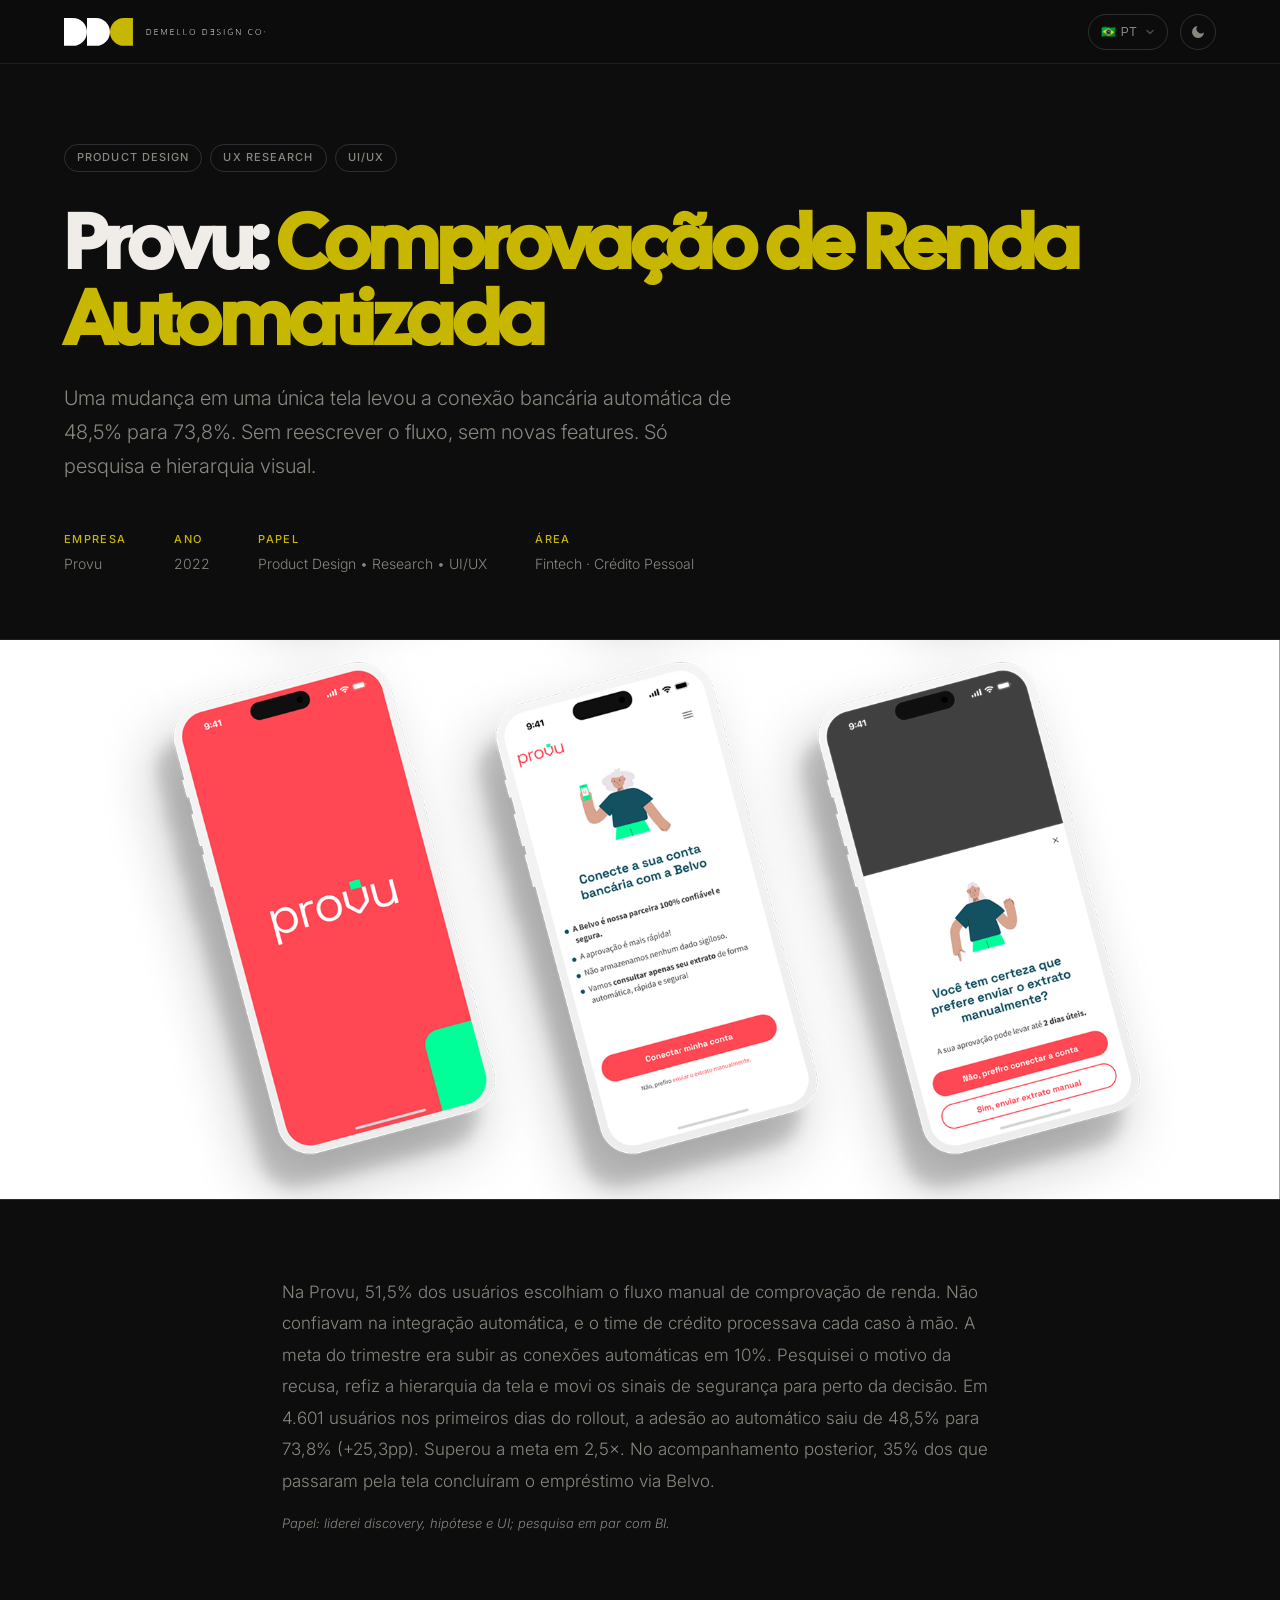
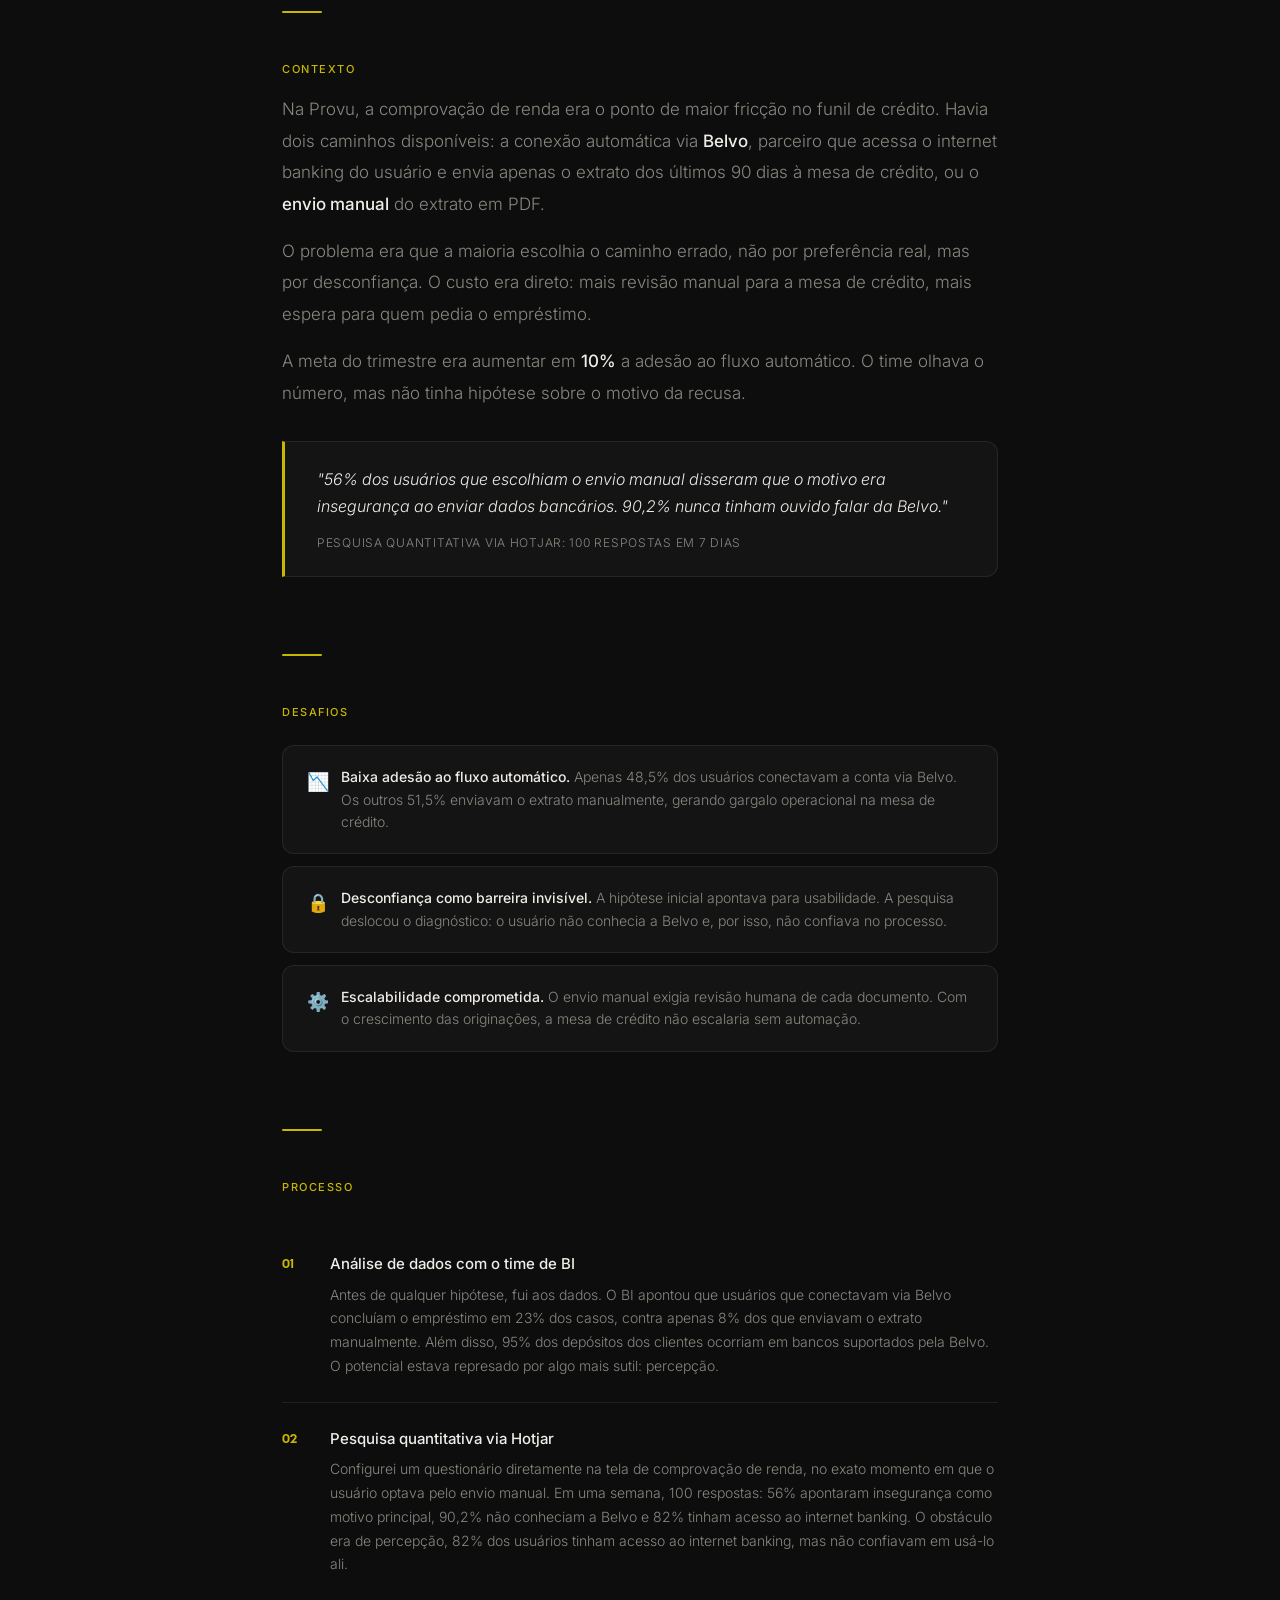
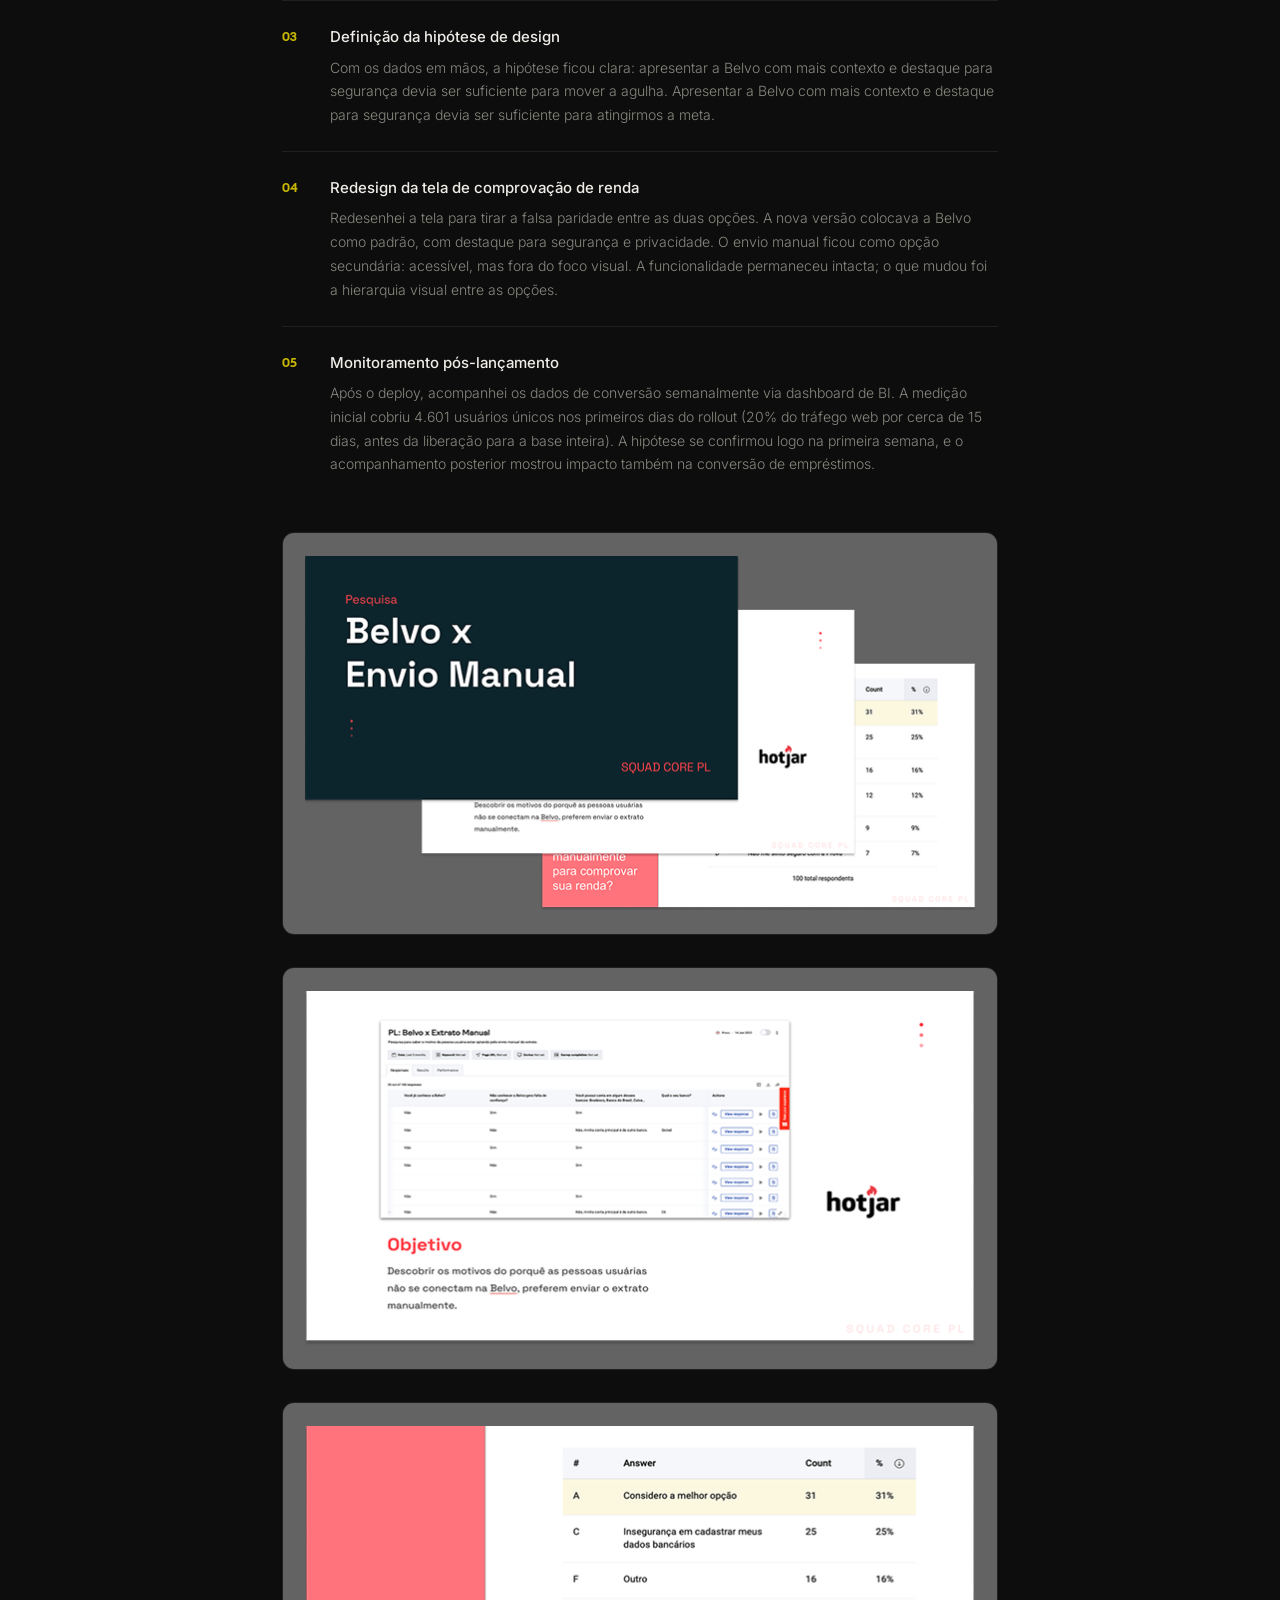
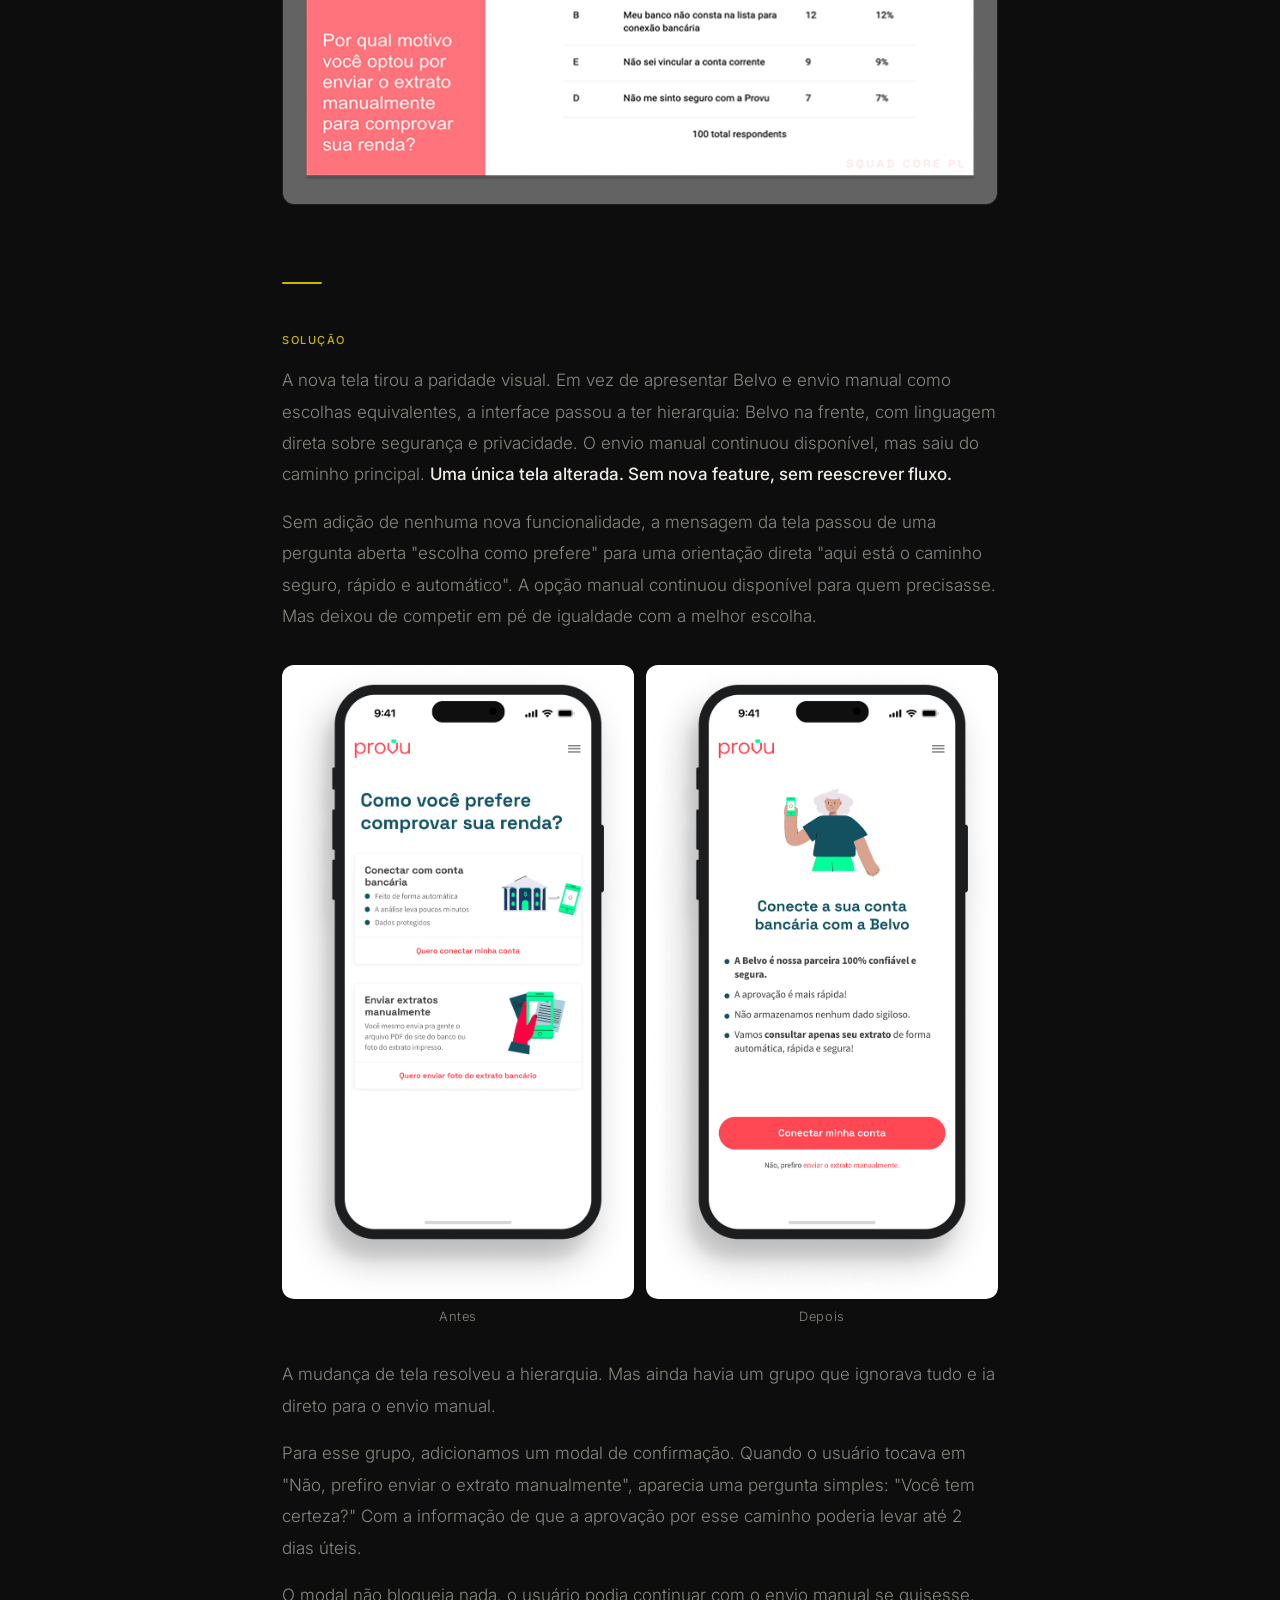
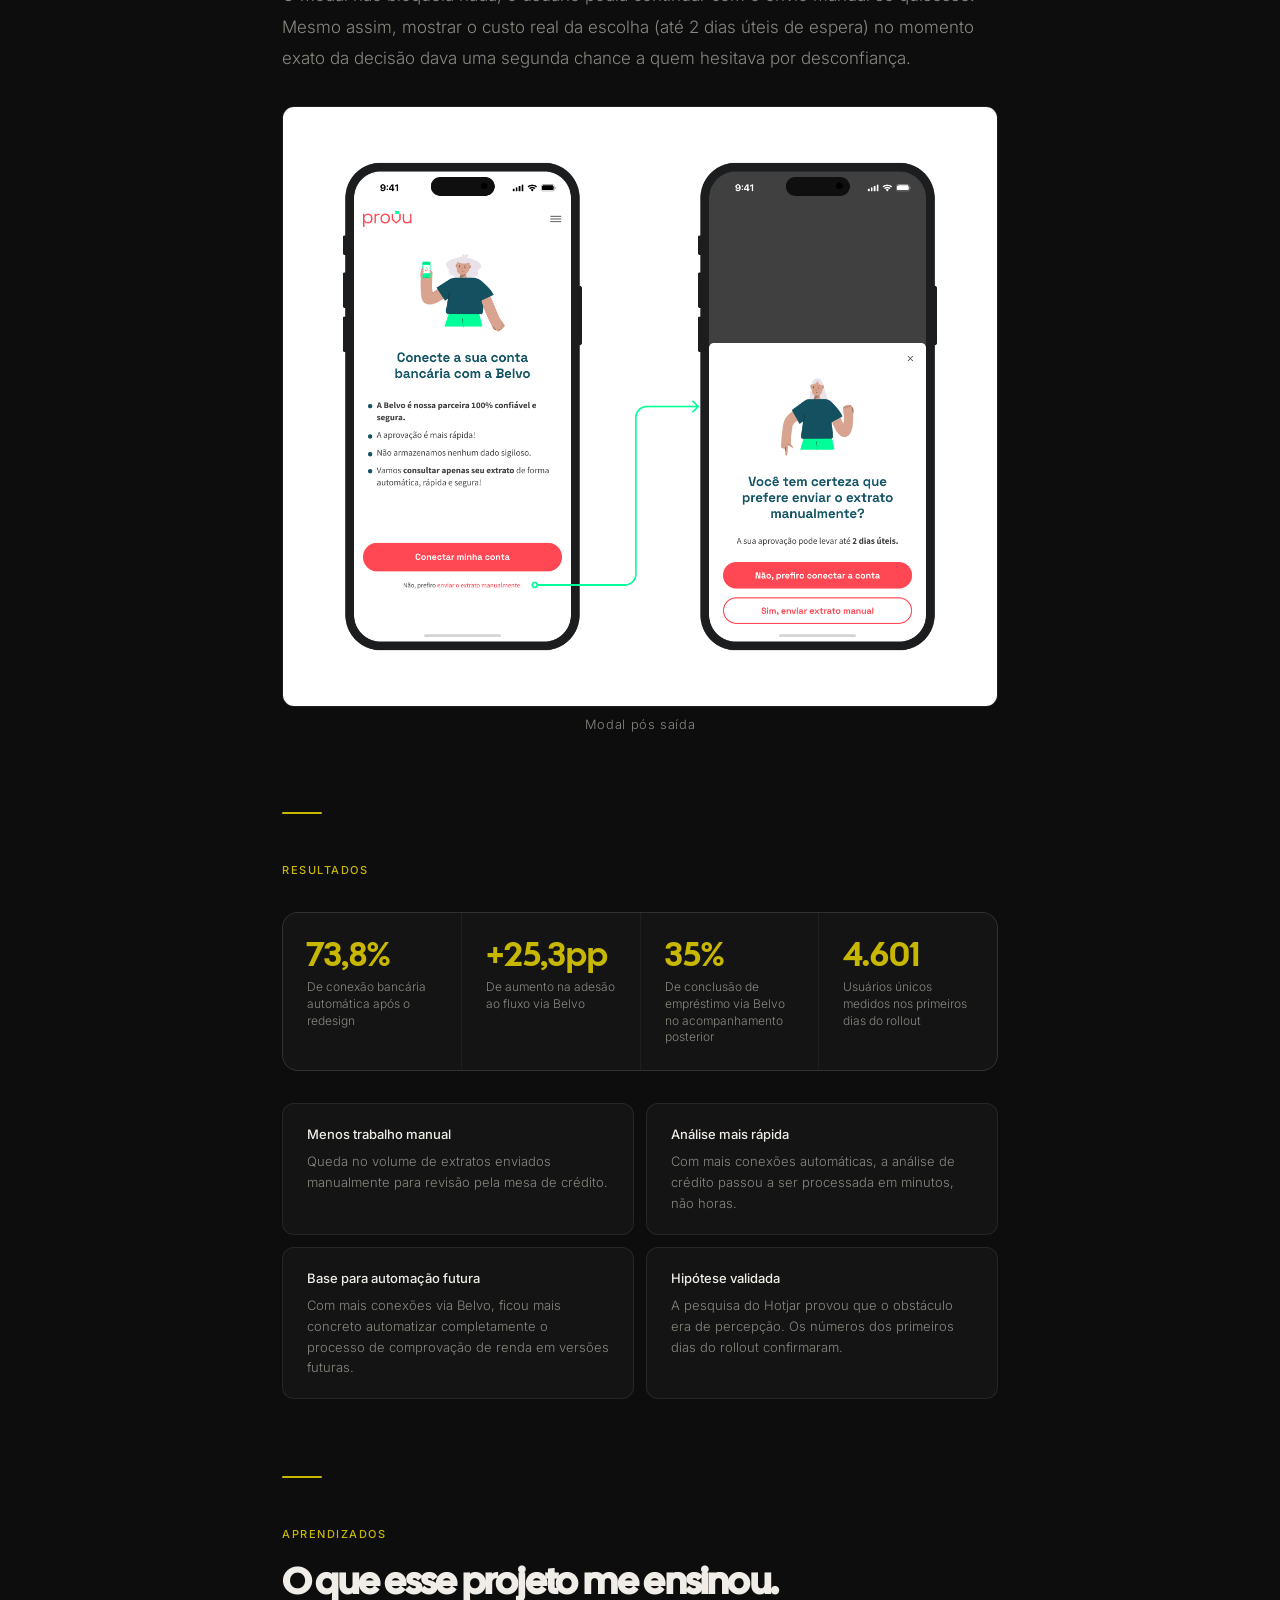
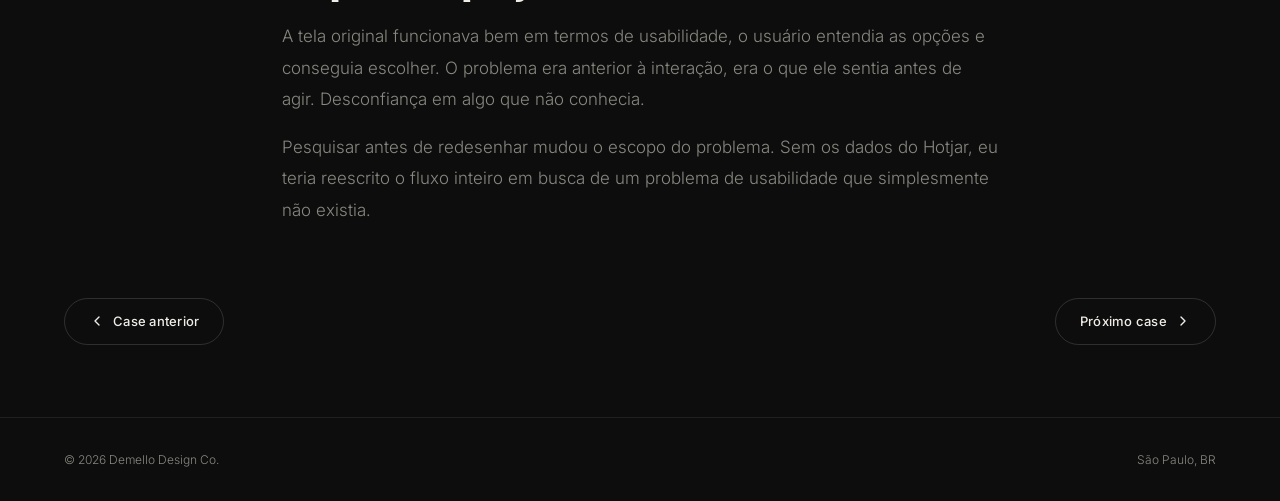
==== commit 7c5406fb: "Refine language and clarity in Provu and Supernova case studies" ====
--- a/cases/provu-belvo.html
+++ b/cases/provu-belvo.html
@@ -182,7 +182,7 @@
         </div>
         <div class="challenge">
           <div class="challenge-icon">🔒</div>
-          <div class="challenge-text lang-pt"><strong>Desconfiança como barreira invisível.</strong> A hipótese inicial era que o problema era técnico ou de usabilidade. A pesquisa mostrou que era de confiança: o usuário não conhecia a Belvo e não confiava no processo.</div>
+          <div class="challenge-text lang-pt"><strong>Desconfiança como barreira invisível.</strong> A hipótese inicial apontava para usabilidade. A pesquisa deslocou o diagnóstico: o usuário não conhecia a Belvo e, por isso, não confiava no processo.</div>
           <div class="challenge-text lang-en"><strong>Distrust as an invisible barrier.</strong> The initial hypothesis was that the problem was technical or related to usability. Research showed it was about trust: users didn't know Belvo and didn't trust the process.</div>
         </div>
         <div class="challenge">
@@ -206,7 +206,7 @@
           <div class="process-content">
             <div class="process-step-title lang-pt">Análise de dados com o time de BI</div>
             <div class="process-step-title lang-en">Data analysis with the BI team</div>
-            <div class="process-step-text lang-pt">Antes de qualquer hipótese, fui aos dados. O BI apontou que usuários que conectavam via Belvo concluíam o empréstimo em 23% dos casos, contra apenas 8% dos que enviavam o extrato manualmente. Além disso, 95% dos depósitos dos clientes ocorriam em bancos suportados pela Belvo. O potencial estava represado por algo que não era técnico.</div>
+            <div class="process-step-text lang-pt">Antes de qualquer hipótese, fui aos dados. O BI apontou que usuários que conectavam via Belvo concluíam o empréstimo em 23% dos casos, contra apenas 8% dos que enviavam o extrato manualmente. Além disso, 95% dos depósitos dos clientes ocorriam em bancos suportados pela Belvo. O potencial estava represado por algo mais sutil: percepção.</div>
             <div class="process-step-text lang-en">Before forming any hypothesis, I went to the data. BI showed that users who connected via Belvo completed the loan in 23% of cases, versus just 8% of those who uploaded manually. Additionally, 95% of customer deposits came from banks supported by Belvo. The potential was being held back by something that wasn't technical.</div>
           </div>
         </div>
@@ -215,7 +215,7 @@
           <div class="process-content">
             <div class="process-step-title lang-pt">Pesquisa quantitativa via Hotjar</div>
             <div class="process-step-title lang-en">Quantitative research via Hotjar</div>
-            <div class="process-step-text lang-pt">Configurei um questionário diretamente na tela de comprovação de renda, no exato momento em que o usuário optava pelo envio manual. Em uma semana, 100 respostas: 56% apontaram insegurança como motivo principal, 90,2% não conheciam a Belvo e 82% tinham acesso ao internet banking. O obstáculo era percepção, não capacidade.</div>
+            <div class="process-step-text lang-pt">Configurei um questionário diretamente na tela de comprovação de renda, no exato momento em que o usuário optava pelo envio manual. Em uma semana, 100 respostas: 56% apontaram insegurança como motivo principal, 90,2% não conheciam a Belvo e 82% tinham acesso ao internet banking. O obstáculo era de percepção, 82% dos usuários tinham acesso ao internet banking, mas não confiavam em usá-lo ali.</div>
             <div class="process-step-text lang-en">I set up a survey directly on the income verification screen, at the exact moment users opted for manual upload. In one week: 100 responses. 56% cited distrust as the main reason, 90.2% didn't know Belvo, and 82% had access to internet banking. The obstacle was perception, not capability.</div>
           </div>
         </div>
@@ -224,7 +224,7 @@
           <div class="process-content">
             <div class="process-step-title lang-pt">Definição da hipótese de design</div>
             <div class="process-step-title lang-en">Defining the design hypothesis</div>
-            <div class="process-step-text lang-pt">Com os dados em mãos, a hipótese ficou clara: apresentar a Belvo com mais contexto e destaque para segurança devia ser suficiente para mover a agulha. A solução não era técnica. Era de comunicação.</div>
+            <div class="process-step-text lang-pt">Com os dados em mãos, a hipótese ficou clara: apresentar a Belvo com mais contexto e destaque para segurança devia ser suficiente para mover a agulha. Apresentar a Belvo com mais contexto e destaque para segurança devia ser suficiente para atingirmos a meta.</div>
             <div class="process-step-text lang-en">With the data in hand, the hypothesis became clear: presenting Belvo with more context and a stronger emphasis on security should be enough to move the needle. The solution wasn't technical. It was about communication.</div>
           </div>
         </div>
@@ -233,7 +233,7 @@
           <div class="process-content">
             <div class="process-step-title lang-pt">Redesign da tela de comprovação de renda</div>
             <div class="process-step-title lang-en">Redesigning the income verification screen</div>
-            <div class="process-step-text lang-pt">Redesenhei a tela para tirar a falsa paridade entre as duas opções. A nova versão colocava a Belvo como padrão, com destaque para segurança e privacidade. O envio manual ficou como opção secundária: acessível, mas fora do foco visual. A funcionalidade não mudou. A hierarquia, sim.</div>
+            <div class="process-step-text lang-pt">Redesenhei a tela para tirar a falsa paridade entre as duas opções. A nova versão colocava a Belvo como padrão, com destaque para segurança e privacidade. O envio manual ficou como opção secundária: acessível, mas fora do foco visual. A funcionalidade permaneceu intacta; o que mudou foi a hierarquia visual entre as opções.</div>
             <div class="process-step-text lang-en">I redesigned the screen to break the false parity between the two options. The new version placed Belvo as the default, with emphasis on security and privacy. Manual upload was moved to a secondary position, accessible but out of the visual focus. The functionality didn't change. The hierarchy did.</div>
           </div>
         </div>
@@ -269,7 +269,7 @@
       <div class="section-label lang-en">Solution</div>
       <p class="section-text lang-pt">A nova tela tirou a paridade visual. Em vez de apresentar Belvo e envio manual como escolhas equivalentes, a interface passou a ter hierarquia: Belvo na frente, com linguagem direta sobre segurança e privacidade. O envio manual continuou disponível, mas saiu do caminho principal. <strong>Uma única tela alterada. Sem nova feature, sem reescrever fluxo.</strong></p>
       <p class="section-text lang-en">The new screen eliminated visual parity. Instead of presenting Belvo and manual upload as equivalent choices, the interface now had hierarchy: Belvo first, with direct language about security and privacy. Manual upload remained available, but was removed from the main path. <strong>A single screen changed. No new feature, no flow rewrite.</strong></p>
-      <p class="section-text lang-pt">Não desenvolvi nenhuma nova funcionalidade. O que mudou foi a mensagem: de "escolha como prefere" para "aqui está o caminho seguro, rápido e automático". A opção manual continuou disponível para quem precisasse. Mas deixou de competir em pé de igualdade com a melhor escolha.</p>
+      <p class="section-text lang-pt">Sem adição de nenhuma nova funcionalidade, a mensagem da tela passou de uma pergunta aberta "escolha como prefere" para uma orientação direta "aqui está o caminho seguro, rápido e automático". A opção manual continuou disponível para quem precisasse. Mas deixou de competir em pé de igualdade com a melhor escolha.</p>
       <p class="section-text lang-en">I didn't build any new functionality. What changed was the message: from "choose how you prefer" to "here is the safe, fast, and automatic path". The manual option remained available for anyone who needed it, but it stopped competing on equal footing with the better choice.</p>
 
       <div class="case-img-grid cols-2">
@@ -293,7 +293,7 @@
       <p class="section-text lang-en">The screen change fixed the hierarchy. But there was still a group that ignored everything and went straight to manual upload.</p>
       <p class="section-text lang-pt">Para esse grupo, adicionamos um modal de confirmação. Quando o usuário tocava em "Não, prefiro enviar o extrato manualmente", aparecia uma pergunta simples: "Você tem certeza?" Com a informação de que a aprovação por esse caminho poderia levar até 2 dias úteis.</p>
       <p class="section-text lang-en">For that group, we added a confirmation modal. When users tapped "No, I'd rather upload my statement manually", a simple question appeared: "Are you sure?", with the note that approval via that path could take up to 2 business days.</p>
-      <p class="section-text lang-pt">Não era um bloqueio. O usuário podia continuar com o envio manual se quisesse. Mas mostrar o custo real da escolha, no momento exato da decisão, dava uma segunda chance para quem estava hesitando por desconfiança, não por preferência.</p>
+      <p class="section-text lang-pt">O modal não bloqueia nada, o usuário podia continuar com o envio manual se quisesse. Mesmo assim, mostrar o custo real da escolha (até 2 dias úteis de espera) no momento exato da decisão dava uma segunda chance a quem hesitava por desconfiança.</p>
       <p class="section-text lang-en">It wasn't a blocker. Users could still proceed with manual upload if they wanted. But showing the real cost of that choice, at the exact moment of decision, gave a second chance to anyone who was hesitating out of distrust, not genuine preference.</p>
 
       <div class="case-img">
@@ -369,9 +369,9 @@
       <div class="section-label lang-en">Learnings</div>
       <h2 class="section-title lang-pt">O que esse projeto me ensinou.</h2>
       <h2 class="section-title lang-en">What this project taught me.</h2>
-      <p class="section-text lang-pt"><strong>Nem todo problema de conversão é de usabilidade.</strong> A tela original funcionava bem: o usuário entendia as opções e conseguia escolher. O problema estava no que ele sentia ao escolher. Desconfiança em algo que não conhecia.</p>
+      <p class="section-text lang-pt">A tela original funcionava bem em termos de usabilidade, o usuário entendia as opções e conseguia escolher. O problema era anterior à interação, era o que ele sentia antes de agir. Desconfiança em algo que não conhecia.</p>
       <p class="section-text lang-en"><strong>Not every conversion problem is a usability problem.</strong> The original screen worked fine: users understood the options and could choose. The problem was what they felt while choosing. Distrust toward something they didn't know.</p>
-      <p class="section-text lang-pt">Pesquisar antes de redesenhar mudou o escopo do problema. Sem os dados do Hotjar, a hipótese de trabalho seria usabilidade e eu teria reescrito o fluxo inteiro para resolver algo que não era o problema real.</p>
+      <p class="section-text lang-pt">Pesquisar antes de redesenhar mudou o escopo do problema. Sem os dados do Hotjar, eu teria reescrito o fluxo inteiro em busca de um problema de usabilidade que simplesmente não existia.</p>
       <p class="section-text lang-en">Researching before redesigning changed the scope of the problem. Without the Hotjar data, the working hypothesis would have been usability, and I would have rewritten the entire flow to solve something that wasn't the real problem.</p>
     </section>
 
--- a/assets/css/base.css
+++ b/assets/css/base.css
@@ -50,6 +50,10 @@
   --about-body-color: #555550;
 }
 
+[data-theme="light"] .project-restricted-btn {
+  color: var(--text);
+}
+
 /* ─── 3. TIPOGRAFIA & BODY ───────────────────────────────────
    Fonte principal: Inter (carregada via Google Fonts).
    Scroll suave com offset para compensar a nav fixa (64px).
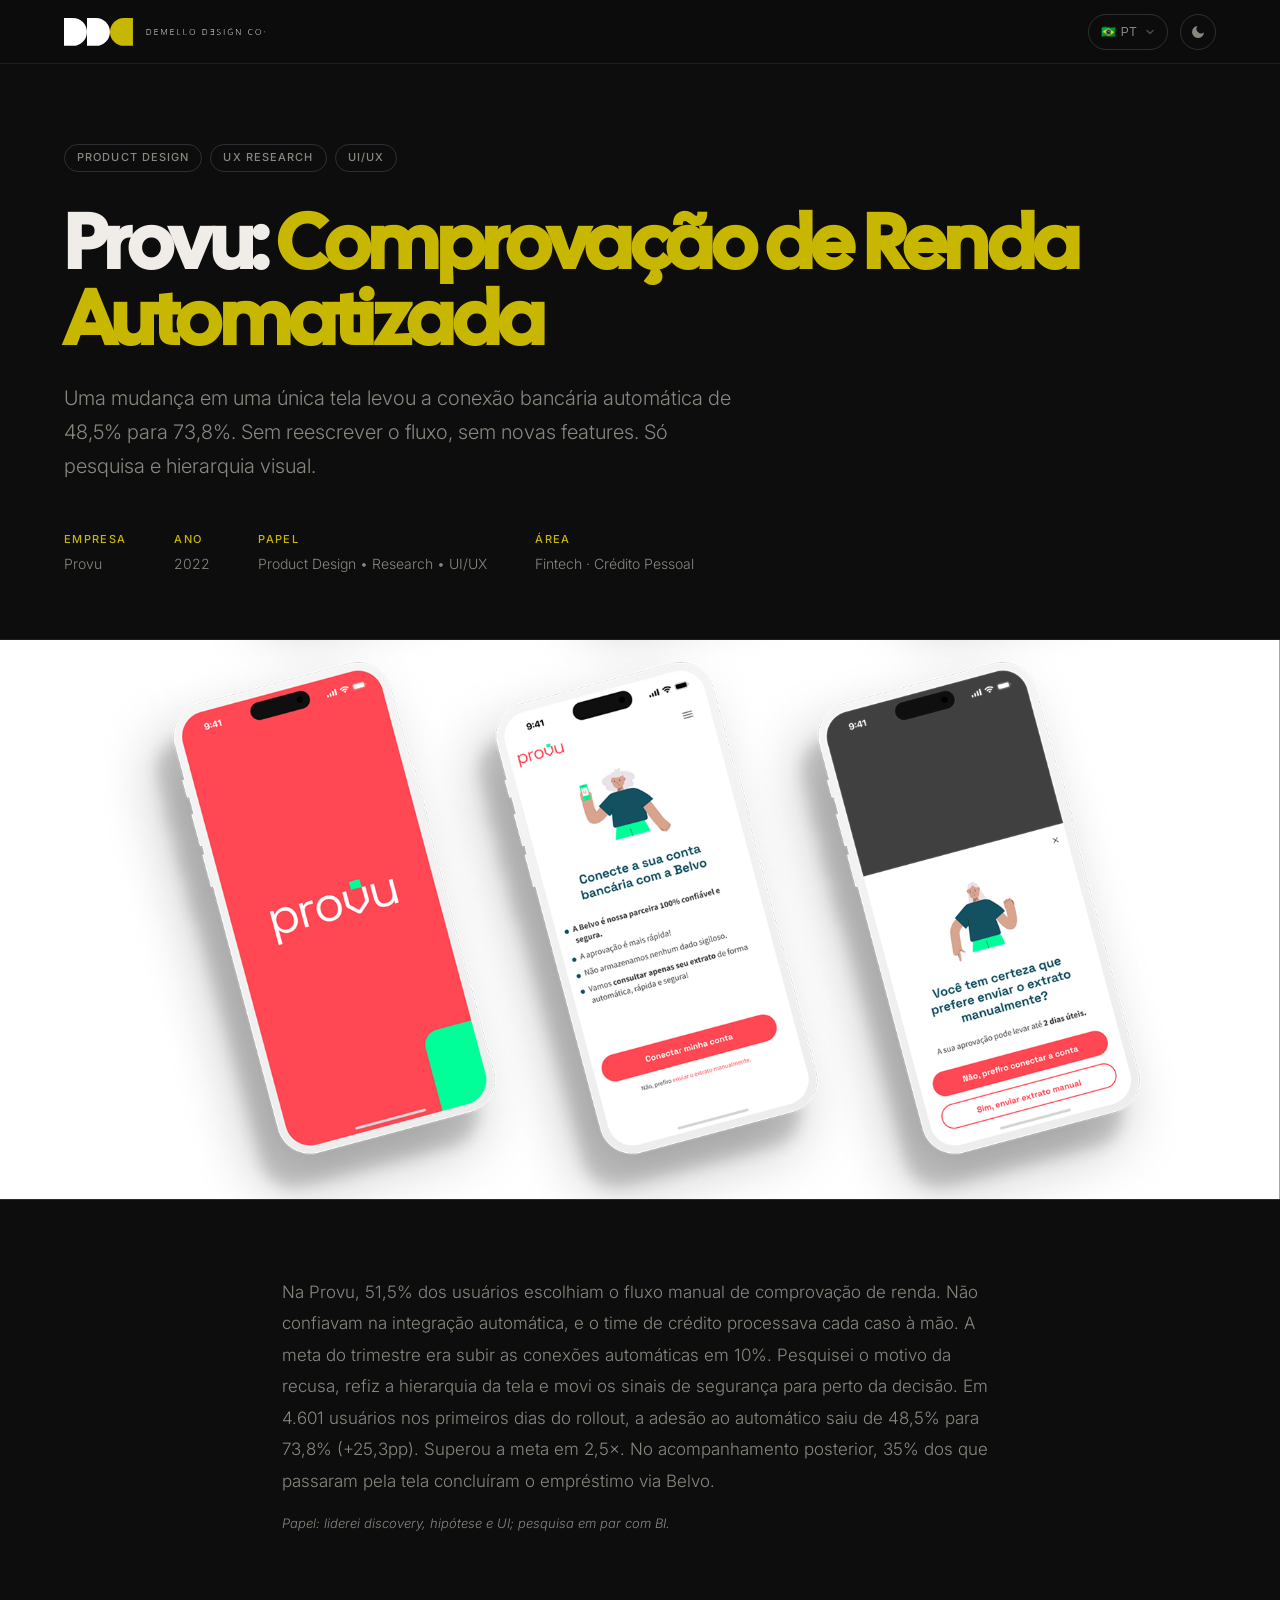
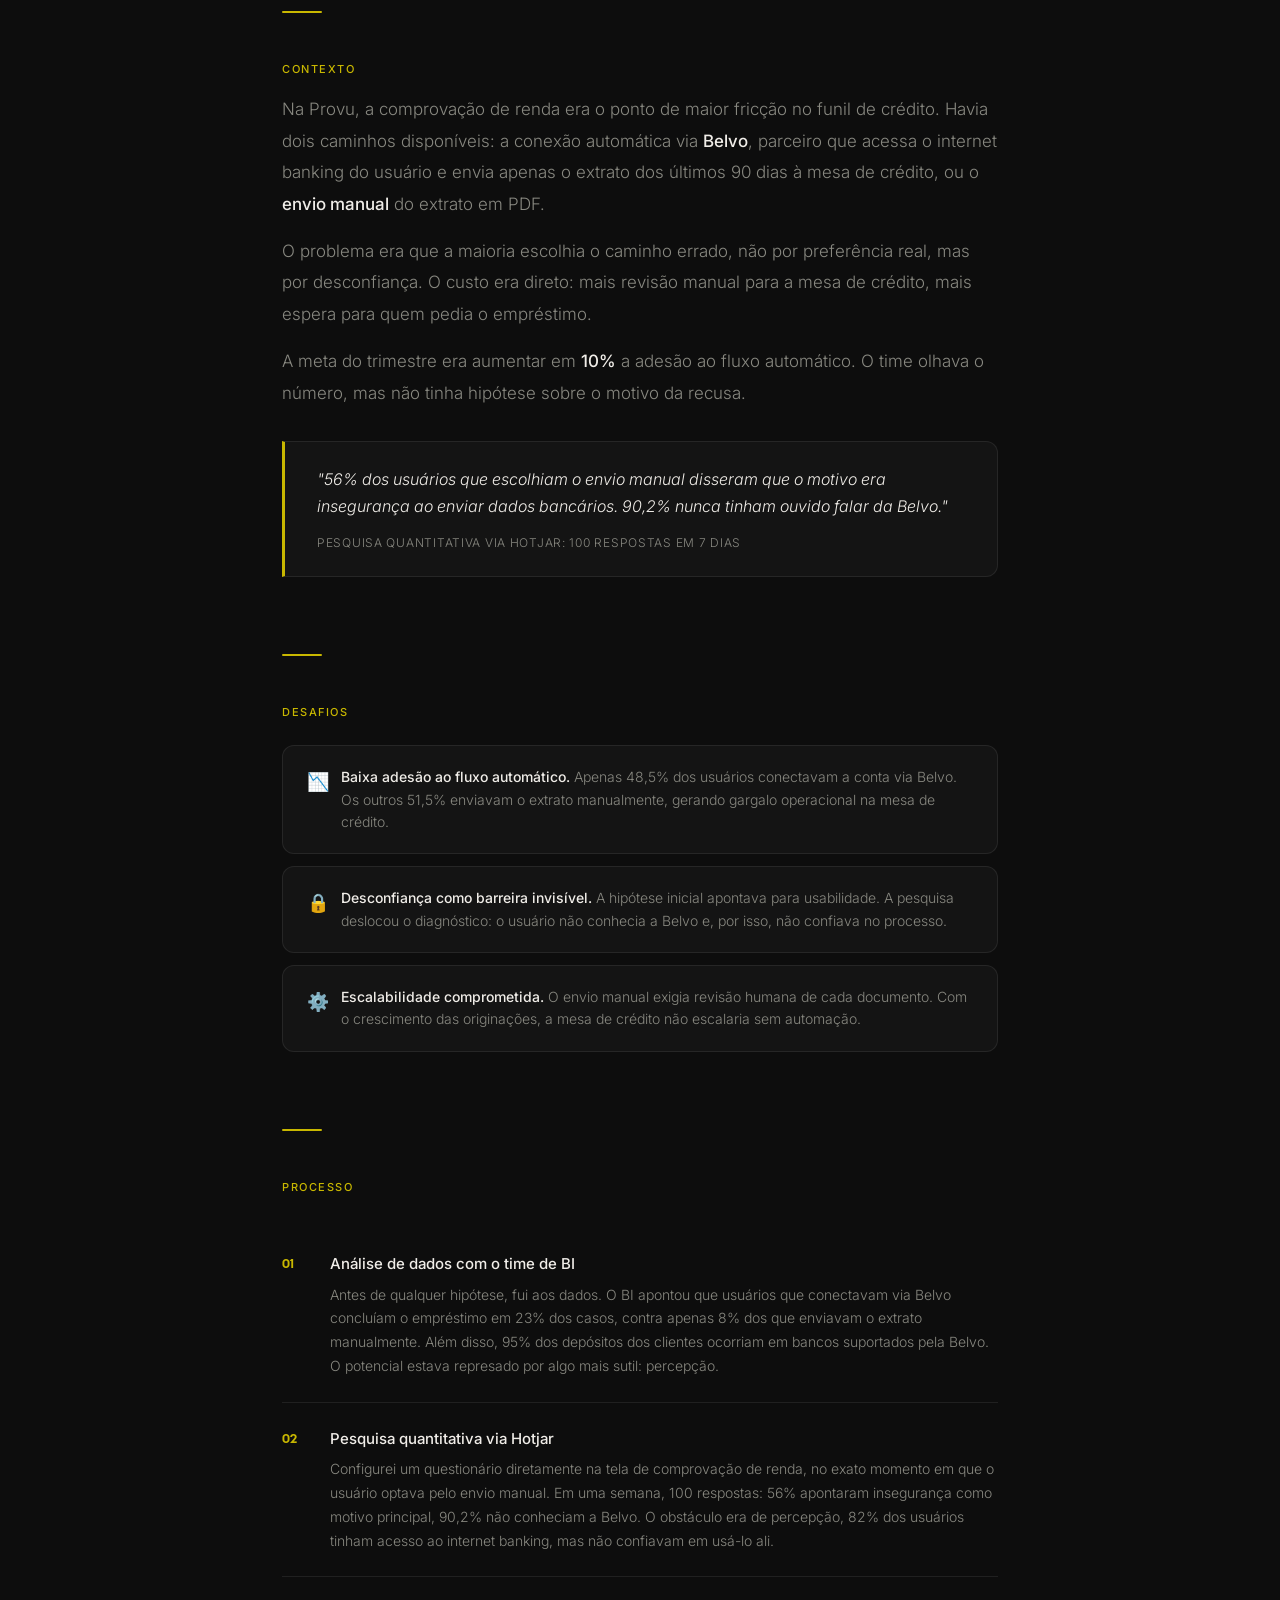
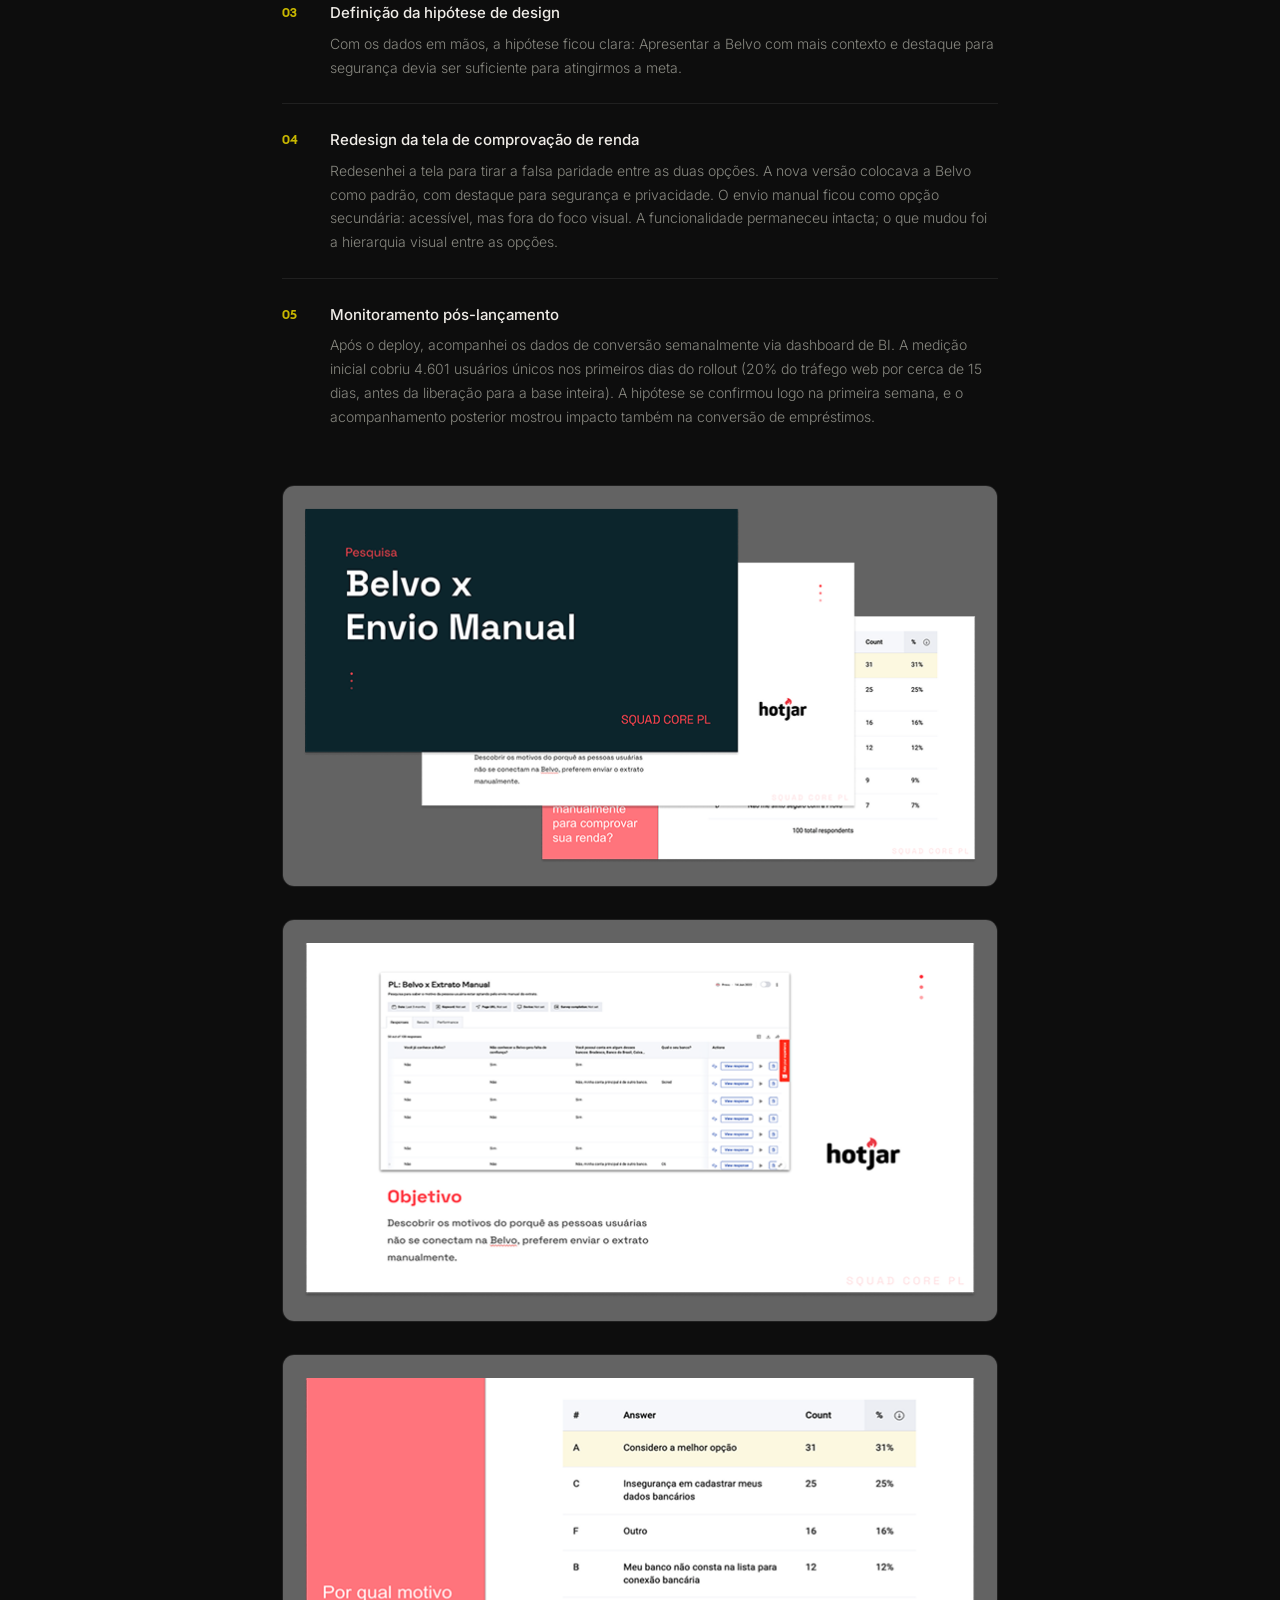
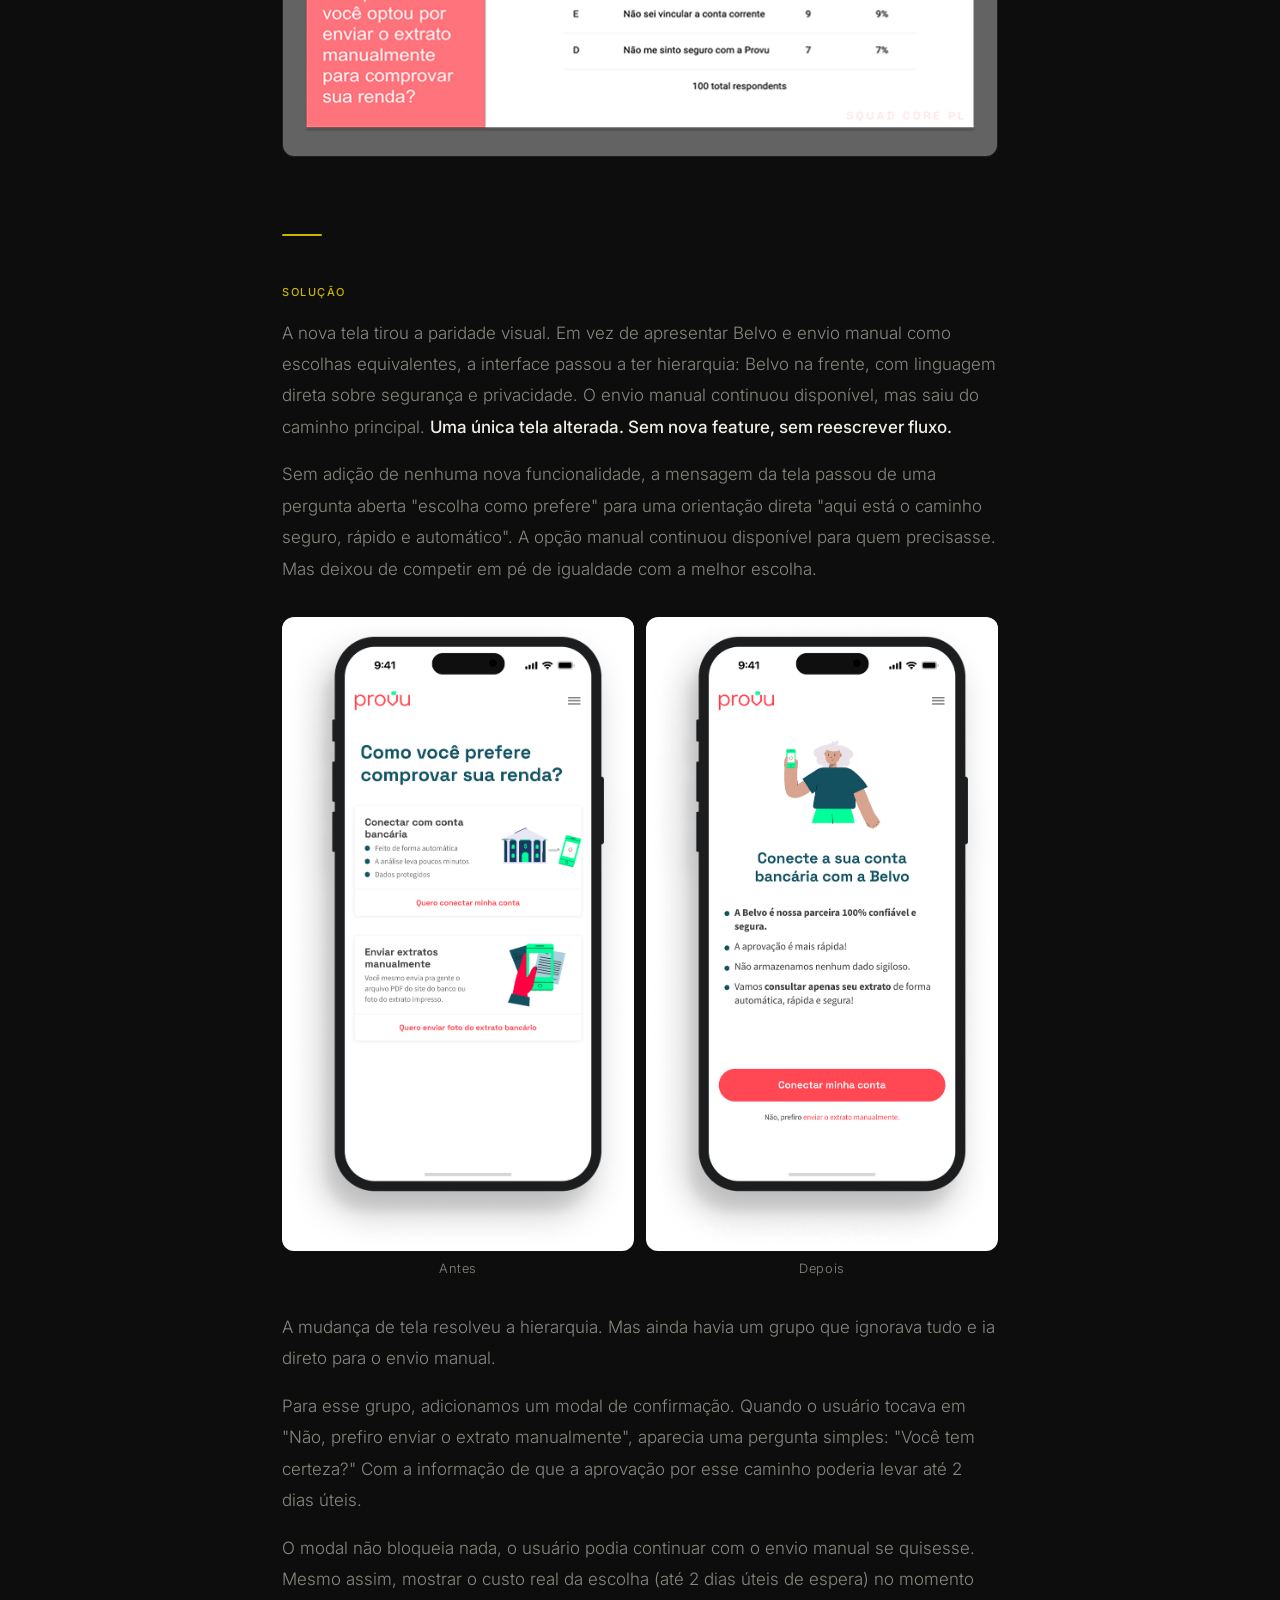
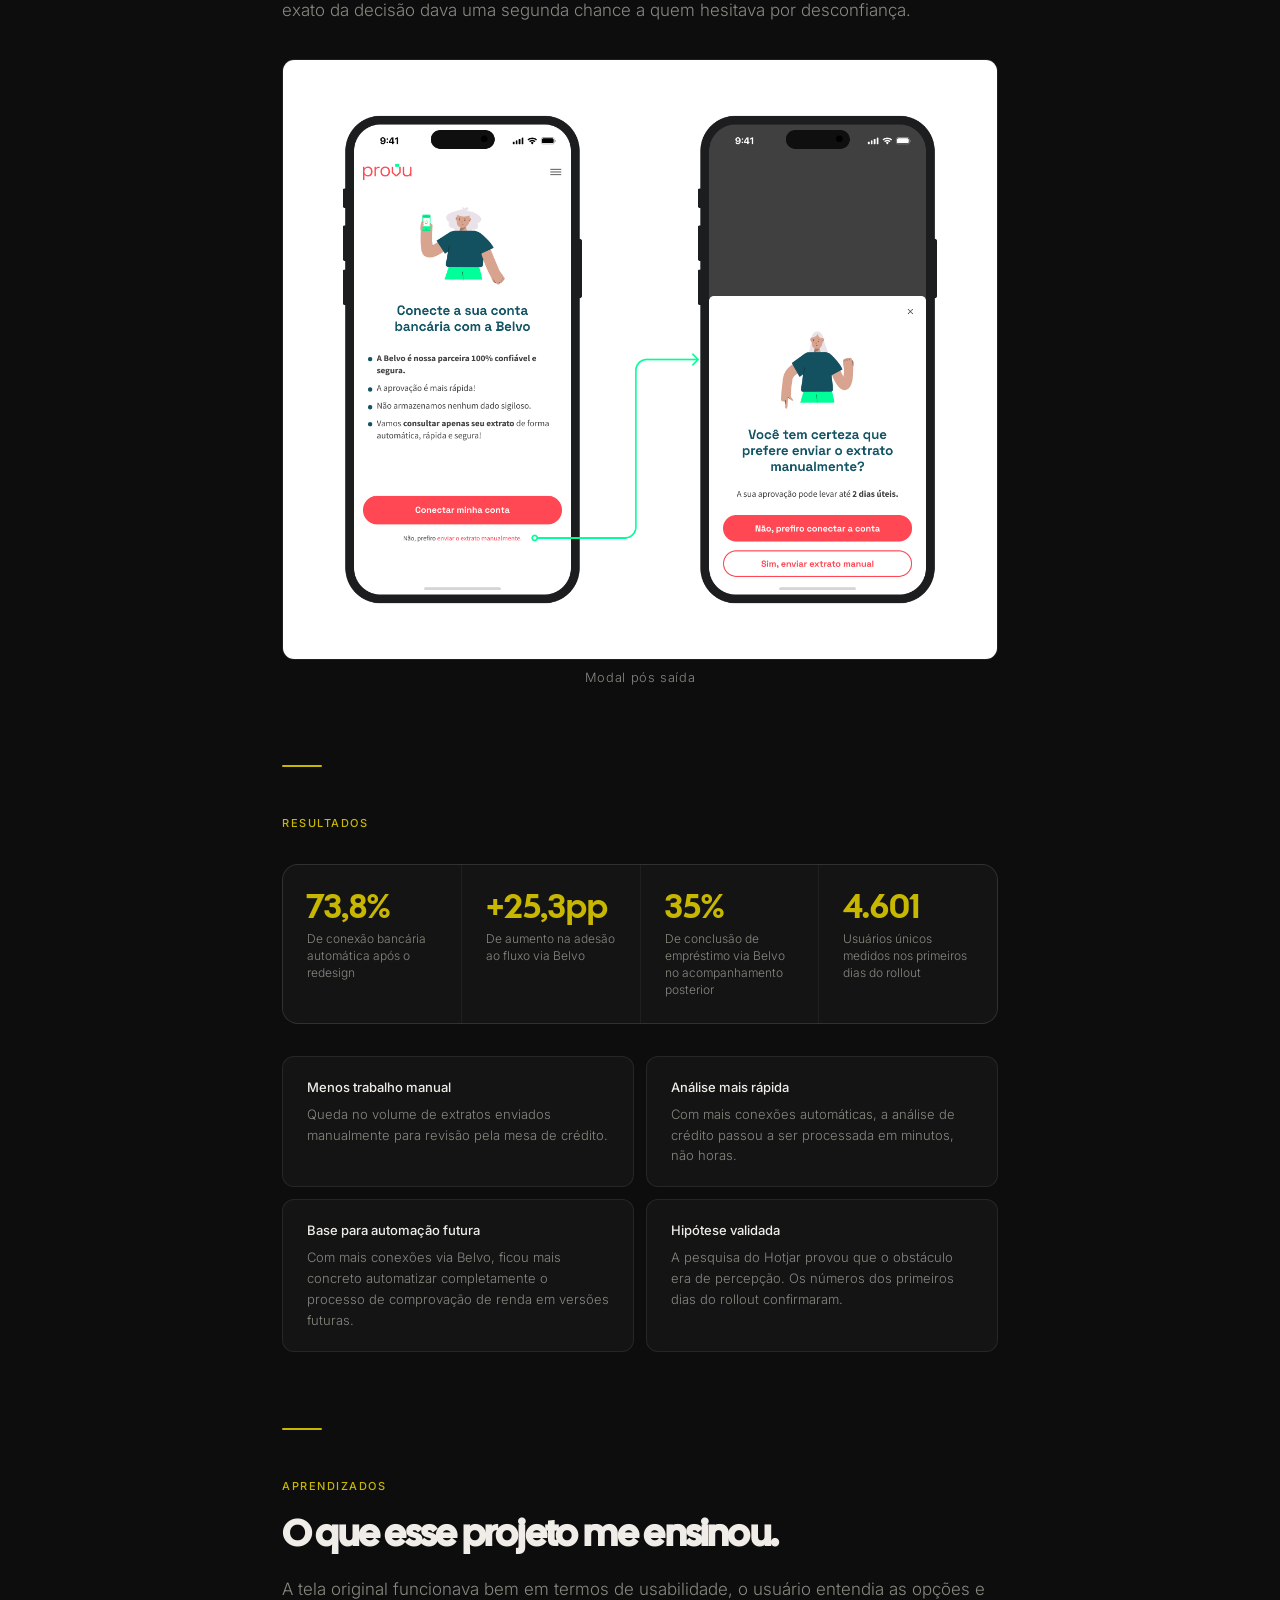
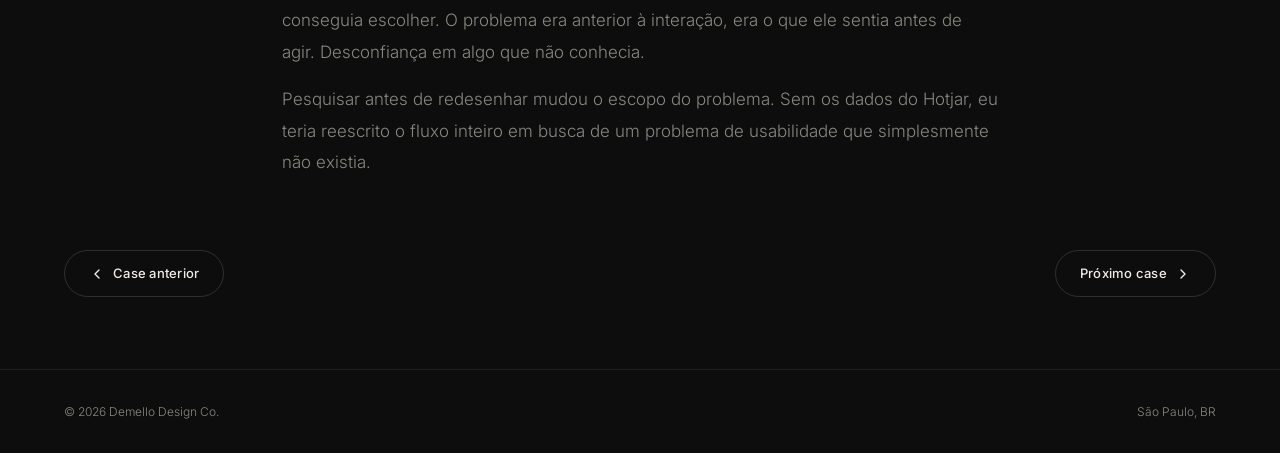
==== commit 881cff96: "Refine language and clarity in Provu case study text" ====
--- a/cases/provu-belvo.html
+++ b/cases/provu-belvo.html
@@ -215,7 +215,7 @@
           <div class="process-content">
             <div class="process-step-title lang-pt">Pesquisa quantitativa via Hotjar</div>
             <div class="process-step-title lang-en">Quantitative research via Hotjar</div>
-            <div class="process-step-text lang-pt">Configurei um questionário diretamente na tela de comprovação de renda, no exato momento em que o usuário optava pelo envio manual. Em uma semana, 100 respostas: 56% apontaram insegurança como motivo principal, 90,2% não conheciam a Belvo e 82% tinham acesso ao internet banking. O obstáculo era de percepção, 82% dos usuários tinham acesso ao internet banking, mas não confiavam em usá-lo ali.</div>
+            <div class="process-step-text lang-pt">Configurei um questionário diretamente na tela de comprovação de renda, no exato momento em que o usuário optava pelo envio manual. Em uma semana, 100 respostas: 56% apontaram insegurança como motivo principal, 90,2% não conheciam a Belvo. O obstáculo era de percepção, 82% dos usuários tinham acesso ao internet banking, mas não confiavam em usá-lo ali.</div>
             <div class="process-step-text lang-en">I set up a survey directly on the income verification screen, at the exact moment users opted for manual upload. In one week: 100 responses. 56% cited distrust as the main reason, 90.2% didn't know Belvo, and 82% had access to internet banking. The obstacle was perception, not capability.</div>
           </div>
         </div>
@@ -224,7 +224,7 @@
           <div class="process-content">
             <div class="process-step-title lang-pt">Definição da hipótese de design</div>
             <div class="process-step-title lang-en">Defining the design hypothesis</div>
-            <div class="process-step-text lang-pt">Com os dados em mãos, a hipótese ficou clara: apresentar a Belvo com mais contexto e destaque para segurança devia ser suficiente para mover a agulha. Apresentar a Belvo com mais contexto e destaque para segurança devia ser suficiente para atingirmos a meta.</div>
+            <div class="process-step-text lang-pt">Com os dados em mãos, a hipótese ficou clara: Apresentar a Belvo com mais contexto e destaque para segurança devia ser suficiente para atingirmos a meta.</div>
             <div class="process-step-text lang-en">With the data in hand, the hypothesis became clear: presenting Belvo with more context and a stronger emphasis on security should be enough to move the needle. The solution wasn't technical. It was about communication.</div>
           </div>
         </div>
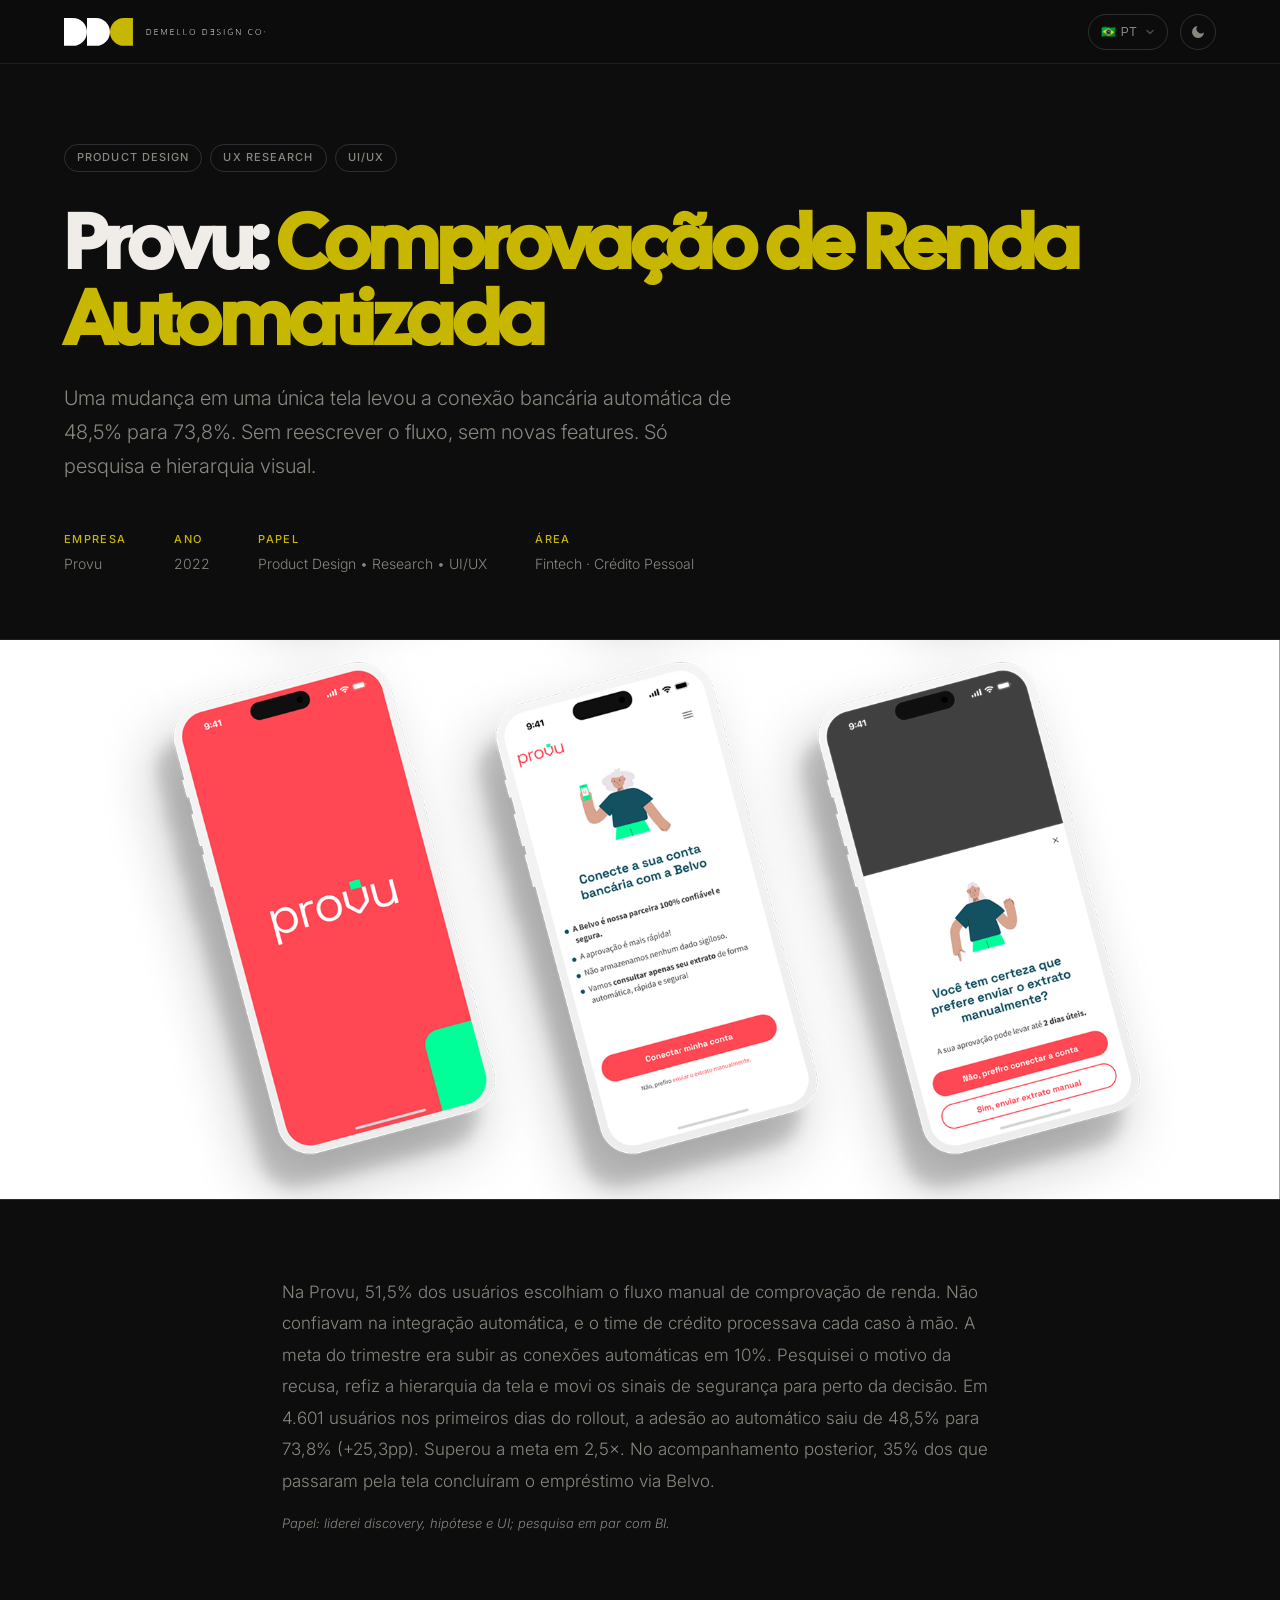
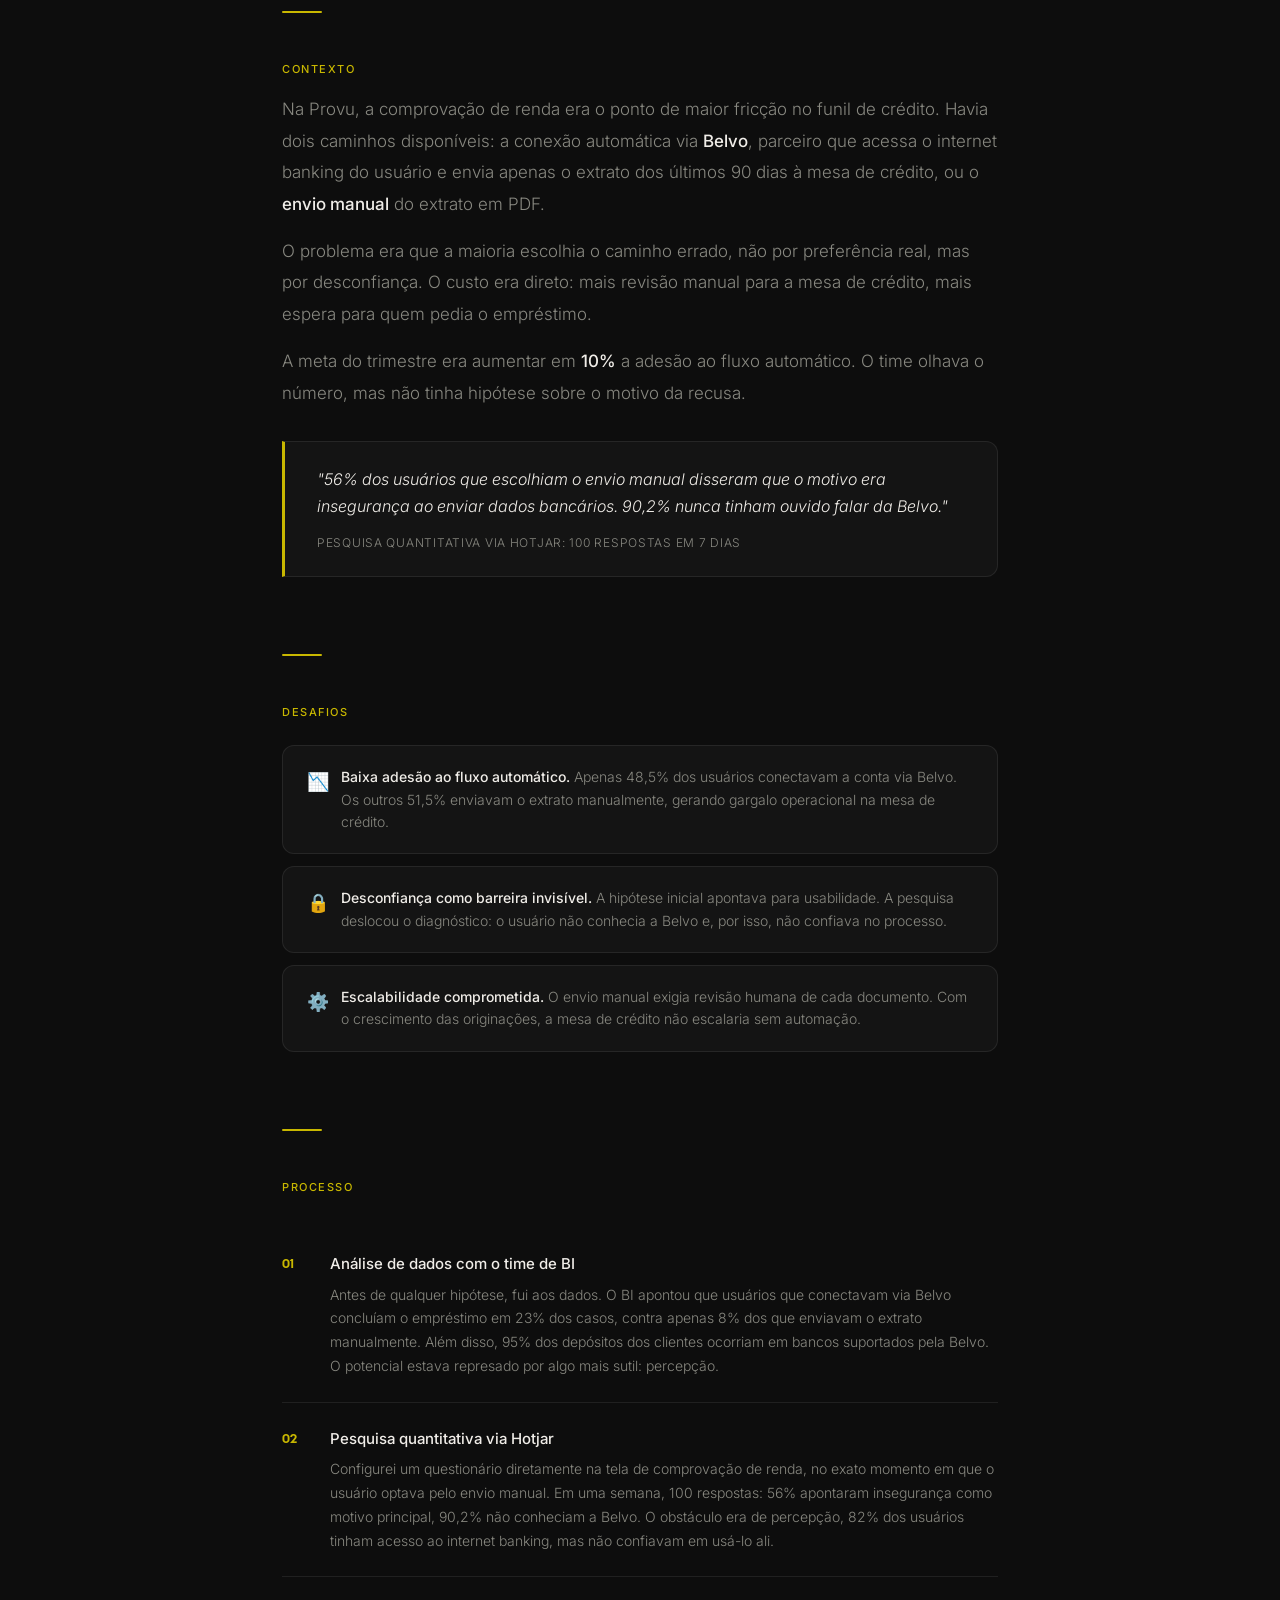
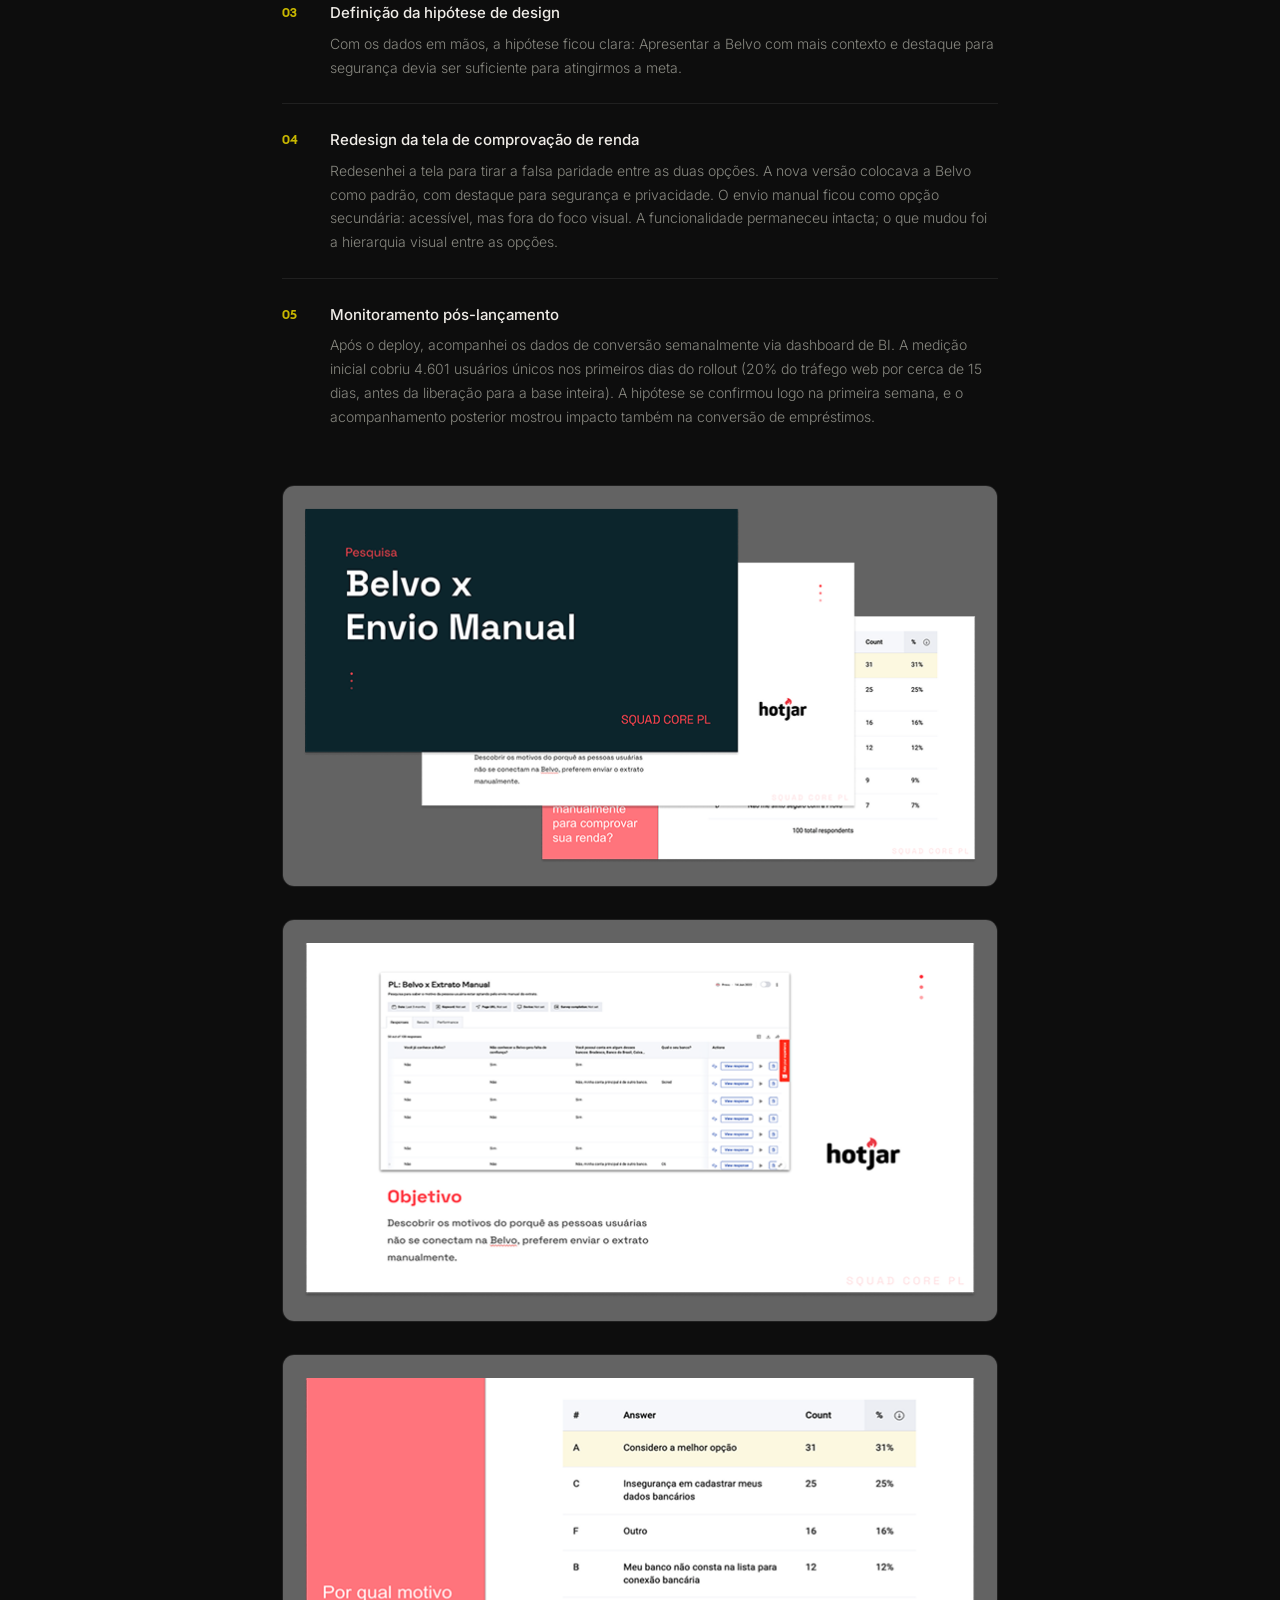
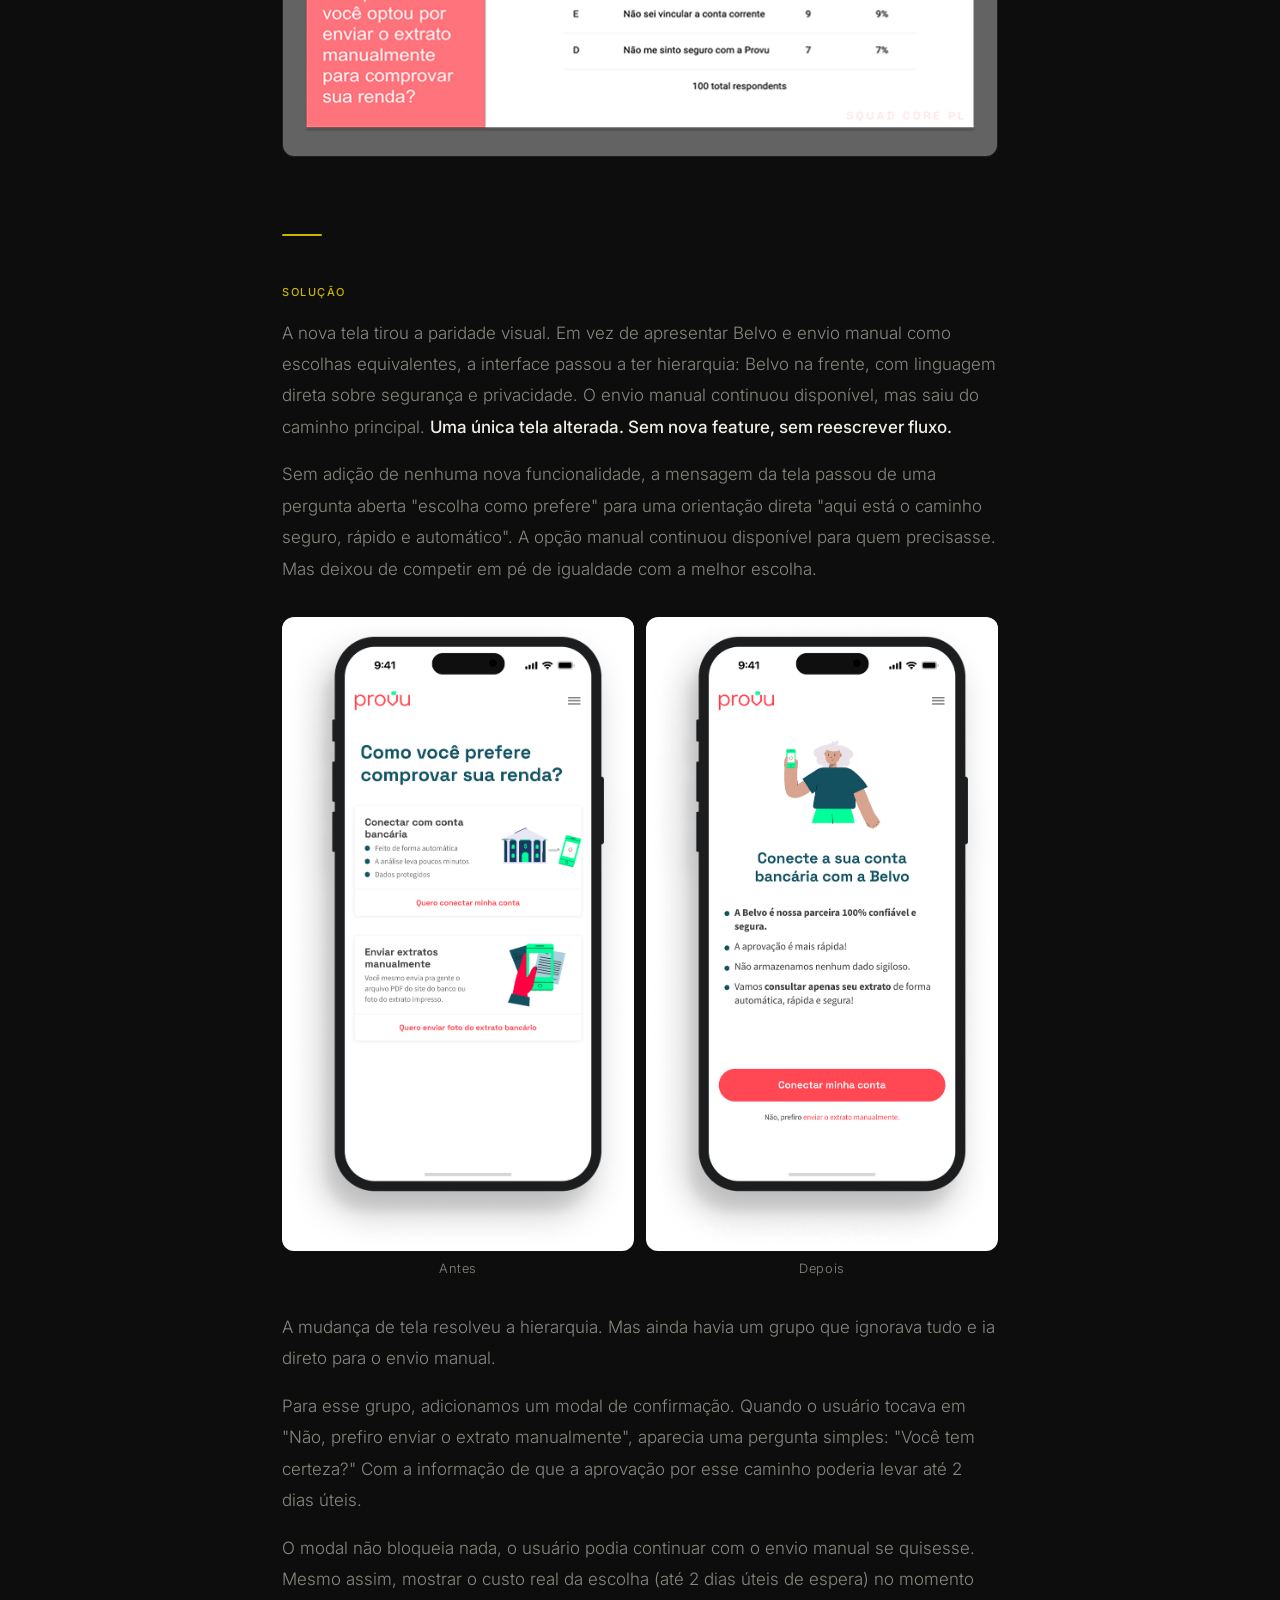
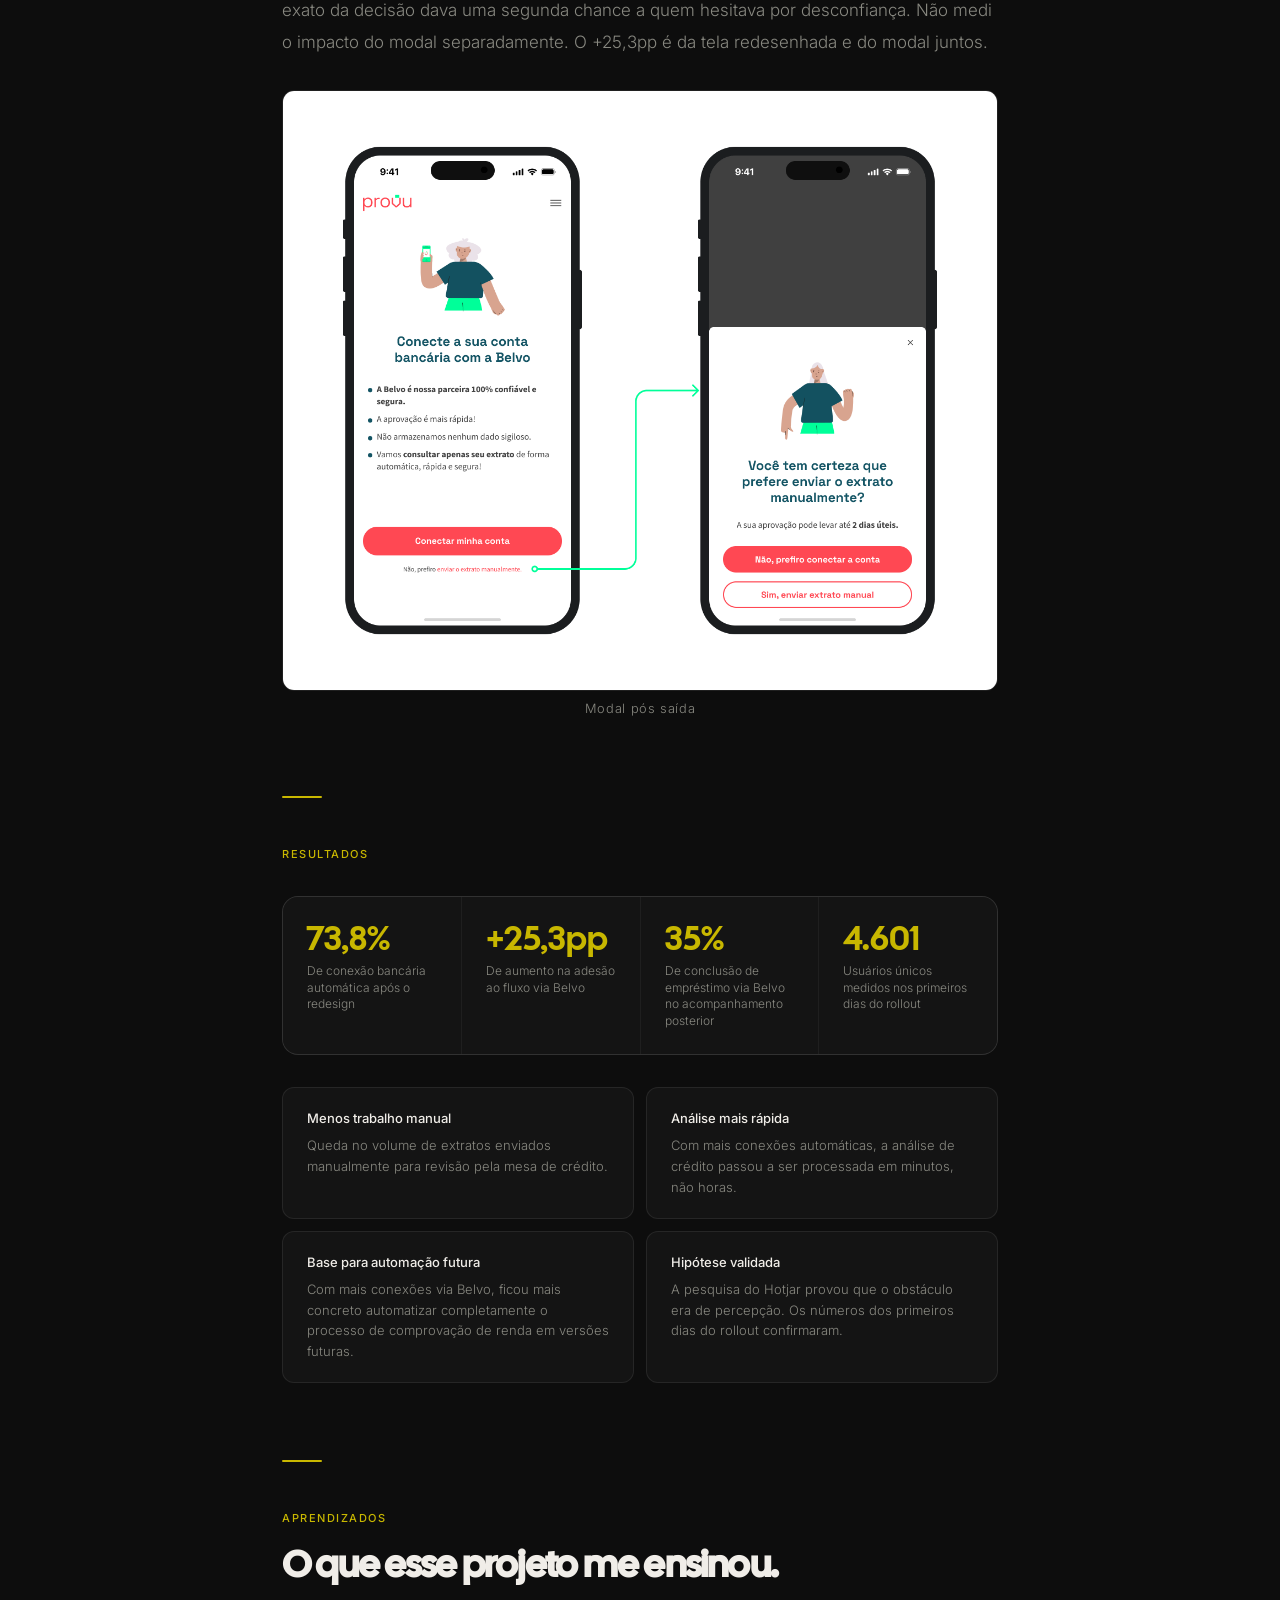
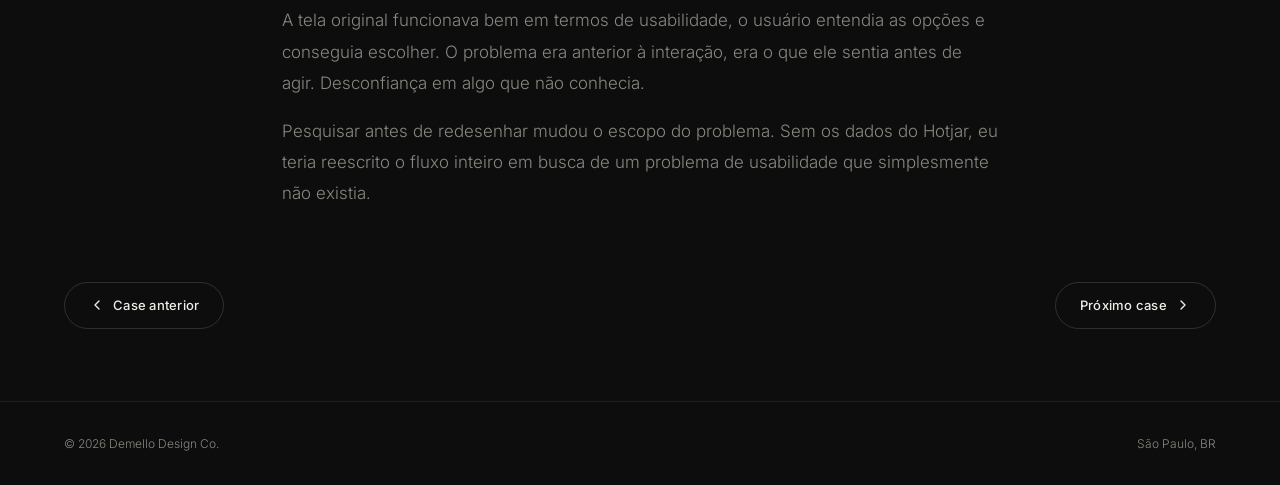
==== commit 02ed561f: "fix(provu): clarify modal impact wasn't isolated from screen redesign metric" ====
--- a/cases/provu-belvo.html
+++ b/cases/provu-belvo.html
@@ -183,7 +183,7 @@
         <div class="challenge">
           <div class="challenge-icon">🔒</div>
           <div class="challenge-text lang-pt"><strong>Desconfiança como barreira invisível.</strong> A hipótese inicial apontava para usabilidade. A pesquisa deslocou o diagnóstico: o usuário não conhecia a Belvo e, por isso, não confiava no processo.</div>
-          <div class="challenge-text lang-en"><strong>Distrust as an invisible barrier.</strong> The initial hypothesis was that the problem was technical or related to usability. Research showed it was about trust: users didn't know Belvo and didn't trust the process.</div>
+          <div class="challenge-text lang-en"><strong>Distrust as an invisible barrier.</strong> The initial hypothesis pointed to usability. The research shifted the diagnosis: users didn't know Belvo and, because of that, didn't trust the process.</div>
         </div>
         <div class="challenge">
           <div class="challenge-icon">⚙️</div>
@@ -207,7 +207,7 @@
             <div class="process-step-title lang-pt">Análise de dados com o time de BI</div>
             <div class="process-step-title lang-en">Data analysis with the BI team</div>
             <div class="process-step-text lang-pt">Antes de qualquer hipótese, fui aos dados. O BI apontou que usuários que conectavam via Belvo concluíam o empréstimo em 23% dos casos, contra apenas 8% dos que enviavam o extrato manualmente. Além disso, 95% dos depósitos dos clientes ocorriam em bancos suportados pela Belvo. O potencial estava represado por algo mais sutil: percepção.</div>
-            <div class="process-step-text lang-en">Before forming any hypothesis, I went to the data. BI showed that users who connected via Belvo completed the loan in 23% of cases, versus just 8% of those who uploaded manually. Additionally, 95% of customer deposits came from banks supported by Belvo. The potential was being held back by something that wasn't technical.</div>
+            <div class="process-step-text lang-en">Before forming any hypothesis, I went to the data. BI showed that users who connected via Belvo completed the loan in 23% of cases, versus just 8% of those who uploaded manually. Additionally, 95% of customer deposits came from banks supported by Belvo. The potential was being held back by something subtler: perception.</div>
           </div>
         </div>
         <div class="process-step">
@@ -216,7 +216,7 @@
             <div class="process-step-title lang-pt">Pesquisa quantitativa via Hotjar</div>
             <div class="process-step-title lang-en">Quantitative research via Hotjar</div>
             <div class="process-step-text lang-pt">Configurei um questionário diretamente na tela de comprovação de renda, no exato momento em que o usuário optava pelo envio manual. Em uma semana, 100 respostas: 56% apontaram insegurança como motivo principal, 90,2% não conheciam a Belvo. O obstáculo era de percepção, 82% dos usuários tinham acesso ao internet banking, mas não confiavam em usá-lo ali.</div>
-            <div class="process-step-text lang-en">I set up a survey directly on the income verification screen, at the exact moment users opted for manual upload. In one week: 100 responses. 56% cited distrust as the main reason, 90.2% didn't know Belvo, and 82% had access to internet banking. The obstacle was perception, not capability.</div>
+            <div class="process-step-text lang-en">I set up a survey directly on the income verification screen, at the exact moment users opted for manual upload. In one week: 100 responses. 56% cited distrust as the main reason, 90.2% didn't know Belvo, and 82% had access to internet banking. The obstacle was perception, 82% of users had access to internet banking but didn't trust using it there.</div>
           </div>
         </div>
         <div class="process-step">
@@ -225,7 +225,7 @@
             <div class="process-step-title lang-pt">Definição da hipótese de design</div>
             <div class="process-step-title lang-en">Defining the design hypothesis</div>
             <div class="process-step-text lang-pt">Com os dados em mãos, a hipótese ficou clara: Apresentar a Belvo com mais contexto e destaque para segurança devia ser suficiente para atingirmos a meta.</div>
-            <div class="process-step-text lang-en">With the data in hand, the hypothesis became clear: presenting Belvo with more context and a stronger emphasis on security should be enough to move the needle. The solution wasn't technical. It was about communication.</div>
+            <div class="process-step-text lang-en">With the data in hand, the hypothesis became clear: presenting Belvo with more context and a stronger emphasis on security should be enough to hit the target.</div>
           </div>
         </div>
         <div class="process-step">
@@ -234,7 +234,7 @@
             <div class="process-step-title lang-pt">Redesign da tela de comprovação de renda</div>
             <div class="process-step-title lang-en">Redesigning the income verification screen</div>
             <div class="process-step-text lang-pt">Redesenhei a tela para tirar a falsa paridade entre as duas opções. A nova versão colocava a Belvo como padrão, com destaque para segurança e privacidade. O envio manual ficou como opção secundária: acessível, mas fora do foco visual. A funcionalidade permaneceu intacta; o que mudou foi a hierarquia visual entre as opções.</div>
-            <div class="process-step-text lang-en">I redesigned the screen to break the false parity between the two options. The new version placed Belvo as the default, with emphasis on security and privacy. Manual upload was moved to a secondary position, accessible but out of the visual focus. The functionality didn't change. The hierarchy did.</div>
+            <div class="process-step-text lang-en">I redesigned the screen to break the false parity between the two options. The new version placed Belvo as the default, with emphasis on security and privacy. Manual upload was moved to a secondary position, accessible but out of the visual focus. The functionality remained intact; what changed was the visual hierarchy between the options.</div>
           </div>
         </div>
         <div class="process-step">
@@ -270,7 +270,7 @@
       <p class="section-text lang-pt">A nova tela tirou a paridade visual. Em vez de apresentar Belvo e envio manual como escolhas equivalentes, a interface passou a ter hierarquia: Belvo na frente, com linguagem direta sobre segurança e privacidade. O envio manual continuou disponível, mas saiu do caminho principal. <strong>Uma única tela alterada. Sem nova feature, sem reescrever fluxo.</strong></p>
       <p class="section-text lang-en">The new screen eliminated visual parity. Instead of presenting Belvo and manual upload as equivalent choices, the interface now had hierarchy: Belvo first, with direct language about security and privacy. Manual upload remained available, but was removed from the main path. <strong>A single screen changed. No new feature, no flow rewrite.</strong></p>
       <p class="section-text lang-pt">Sem adição de nenhuma nova funcionalidade, a mensagem da tela passou de uma pergunta aberta "escolha como prefere" para uma orientação direta "aqui está o caminho seguro, rápido e automático". A opção manual continuou disponível para quem precisasse. Mas deixou de competir em pé de igualdade com a melhor escolha.</p>
-      <p class="section-text lang-en">I didn't build any new functionality. What changed was the message: from "choose how you prefer" to "here is the safe, fast, and automatic path". The manual option remained available for anyone who needed it, but it stopped competing on equal footing with the better choice.</p>
+      <p class="section-text lang-en">Without adding any new functionality, the screen's message shifted from an open question, "choose how you prefer", to a direct orientation: here is the safe, fast, and automatic path. The manual option remained available for anyone who needed it, but it stopped competing on equal footing with the better choice.</p>
 
       <div class="case-img-grid cols-2">
         <div class="grid-col">
@@ -293,8 +293,8 @@
       <p class="section-text lang-en">The screen change fixed the hierarchy. But there was still a group that ignored everything and went straight to manual upload.</p>
       <p class="section-text lang-pt">Para esse grupo, adicionamos um modal de confirmação. Quando o usuário tocava em "Não, prefiro enviar o extrato manualmente", aparecia uma pergunta simples: "Você tem certeza?" Com a informação de que a aprovação por esse caminho poderia levar até 2 dias úteis.</p>
       <p class="section-text lang-en">For that group, we added a confirmation modal. When users tapped "No, I'd rather upload my statement manually", a simple question appeared: "Are you sure?", with the note that approval via that path could take up to 2 business days.</p>
-      <p class="section-text lang-pt">O modal não bloqueia nada, o usuário podia continuar com o envio manual se quisesse. Mesmo assim, mostrar o custo real da escolha (até 2 dias úteis de espera) no momento exato da decisão dava uma segunda chance a quem hesitava por desconfiança.</p>
-      <p class="section-text lang-en">It wasn't a blocker. Users could still proceed with manual upload if they wanted. But showing the real cost of that choice, at the exact moment of decision, gave a second chance to anyone who was hesitating out of distrust, not genuine preference.</p>
+      <p class="section-text lang-pt">O modal não bloqueia nada, o usuário podia continuar com o envio manual se quisesse. Mesmo assim, mostrar o custo real da escolha (até 2 dias úteis de espera) no momento exato da decisão dava uma segunda chance a quem hesitava por desconfiança. Não medi o impacto do modal separadamente. O +25,3pp é da tela redesenhada e do modal juntos.</p>
+      <p class="section-text lang-en">The modal wasn't a blocker, users could still proceed with manual upload if they wanted. Even so, showing the real cost of that choice (up to 2 business days) at the exact moment of decision gave a second chance to anyone hesitating out of distrust. I didn't measure the modal's impact separately. The +25.3pp comes from the redesigned screen and the modal together.</p>
 
       <div class="case-img">
         <img src="../assets/img/modal-provu-belvo.png" alt="Modal pós saída" style="width:100%;display:block;">
@@ -370,9 +370,9 @@
       <h2 class="section-title lang-pt">O que esse projeto me ensinou.</h2>
       <h2 class="section-title lang-en">What this project taught me.</h2>
       <p class="section-text lang-pt">A tela original funcionava bem em termos de usabilidade, o usuário entendia as opções e conseguia escolher. O problema era anterior à interação, era o que ele sentia antes de agir. Desconfiança em algo que não conhecia.</p>
-      <p class="section-text lang-en"><strong>Not every conversion problem is a usability problem.</strong> The original screen worked fine: users understood the options and could choose. The problem was what they felt while choosing. Distrust toward something they didn't know.</p>
+      <p class="section-text lang-en">The original screen worked fine in terms of usability, users understood the options and could choose. The problem came before the interaction, it was what they felt before acting. Distrust toward something they didn't know.</p>
       <p class="section-text lang-pt">Pesquisar antes de redesenhar mudou o escopo do problema. Sem os dados do Hotjar, eu teria reescrito o fluxo inteiro em busca de um problema de usabilidade que simplesmente não existia.</p>
-      <p class="section-text lang-en">Researching before redesigning changed the scope of the problem. Without the Hotjar data, the working hypothesis would have been usability, and I would have rewritten the entire flow to solve something that wasn't the real problem.</p>
+      <p class="section-text lang-en">Researching before redesigning changed the scope of the problem. Without the Hotjar data, I would have rewritten the entire flow looking for a usability problem that simply didn't exist.</p>
     </section>
 
   </main>
